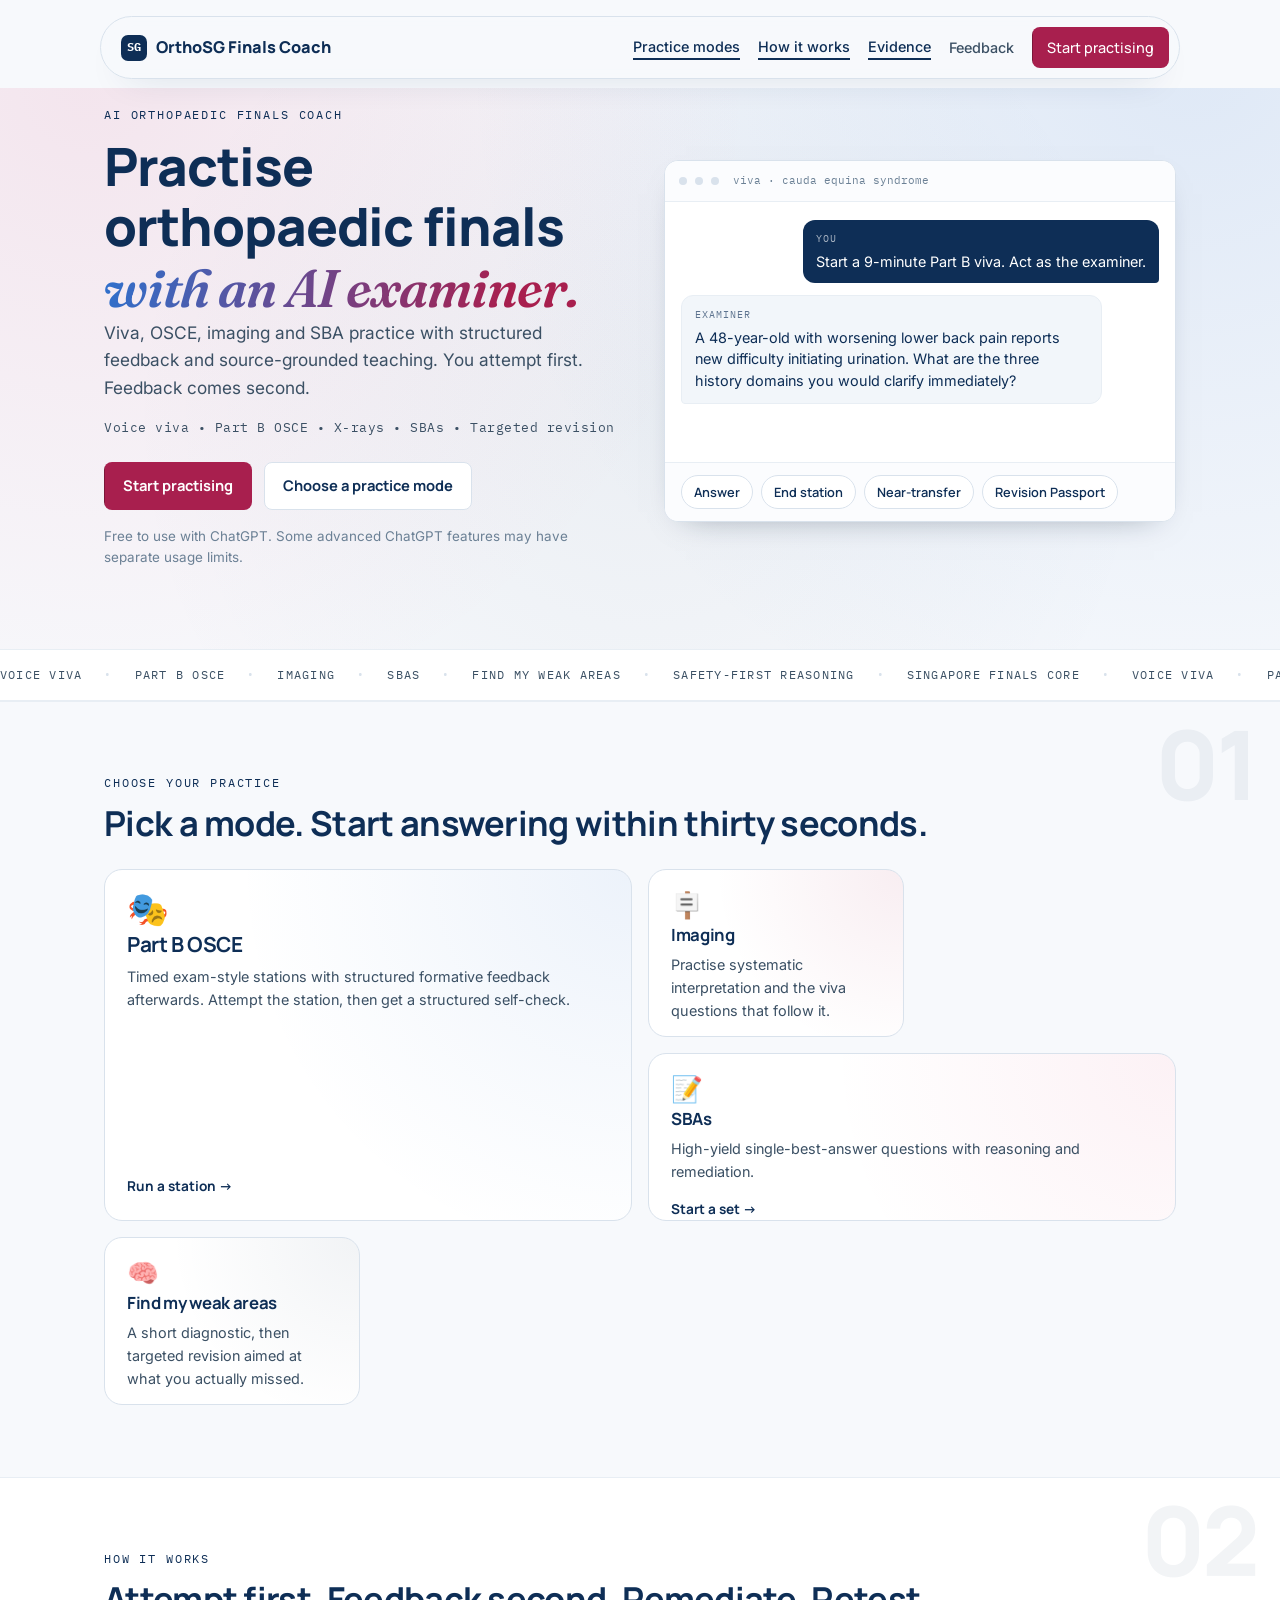
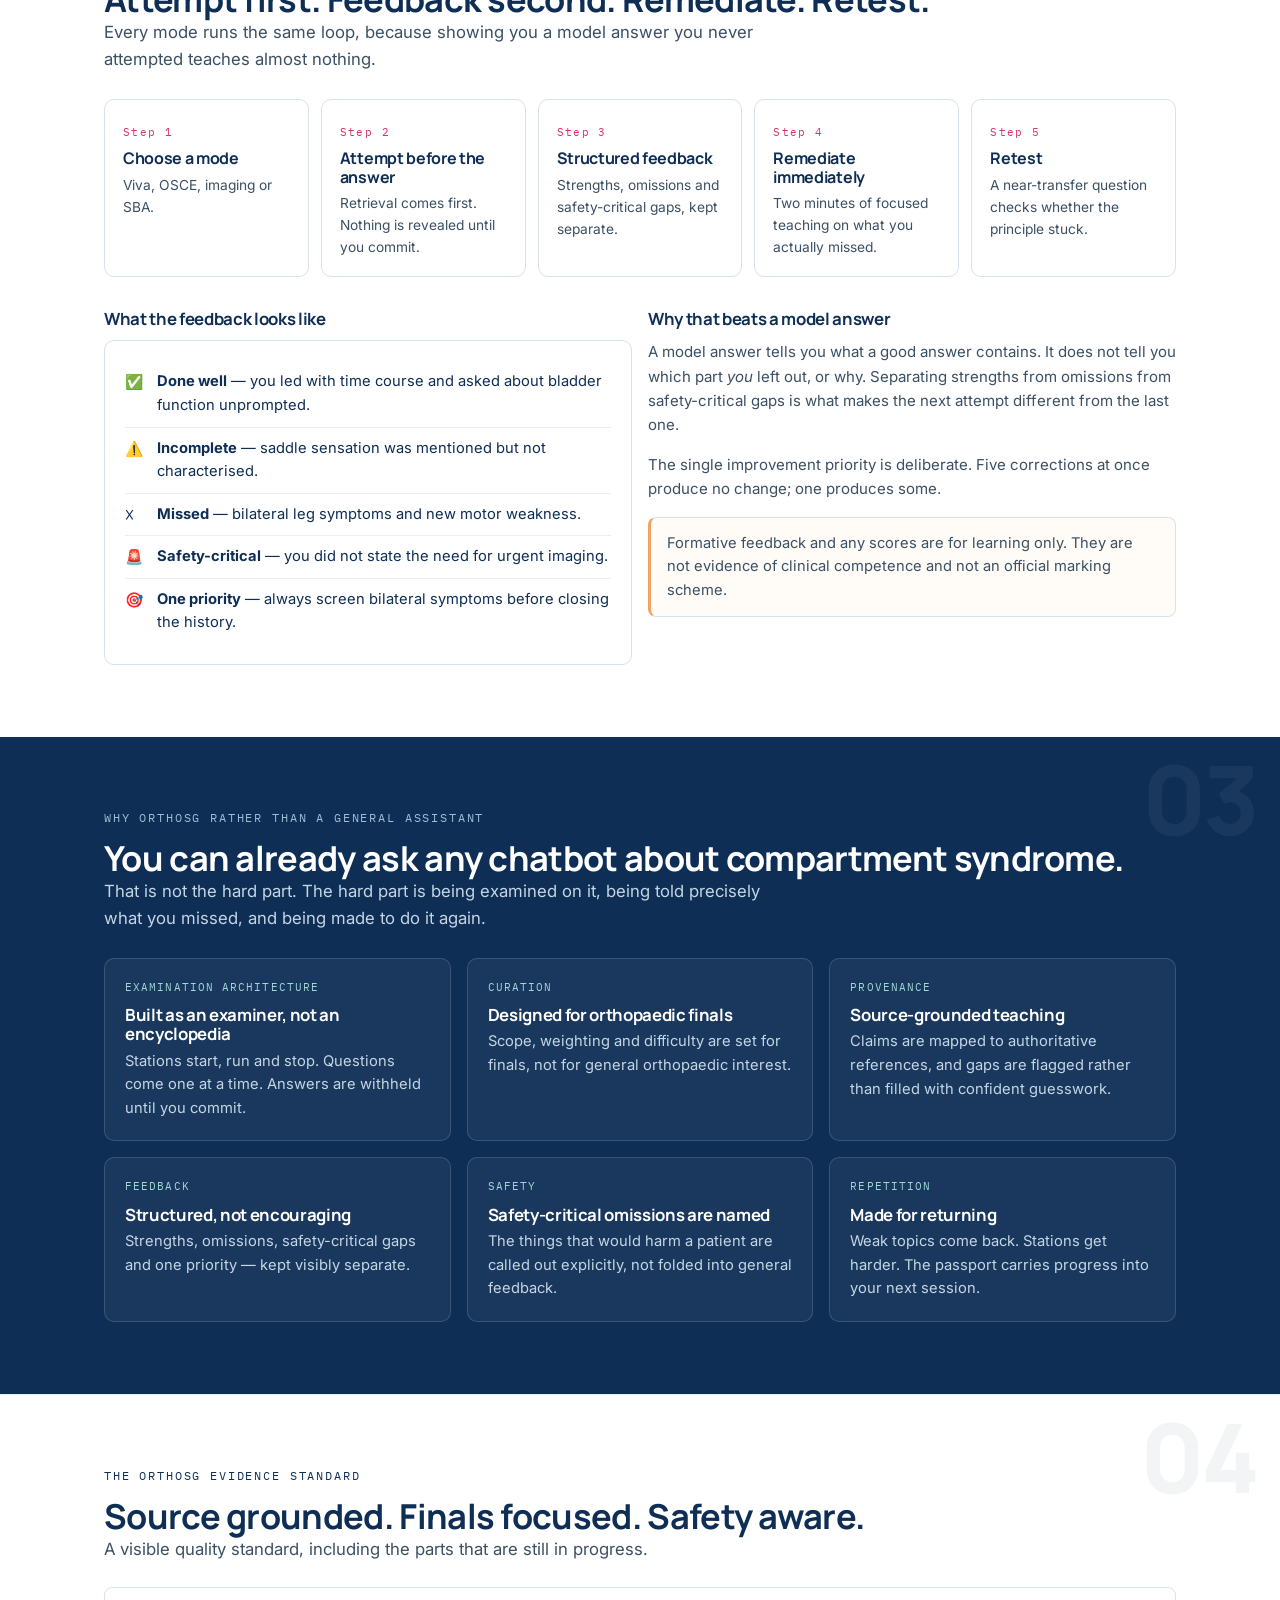
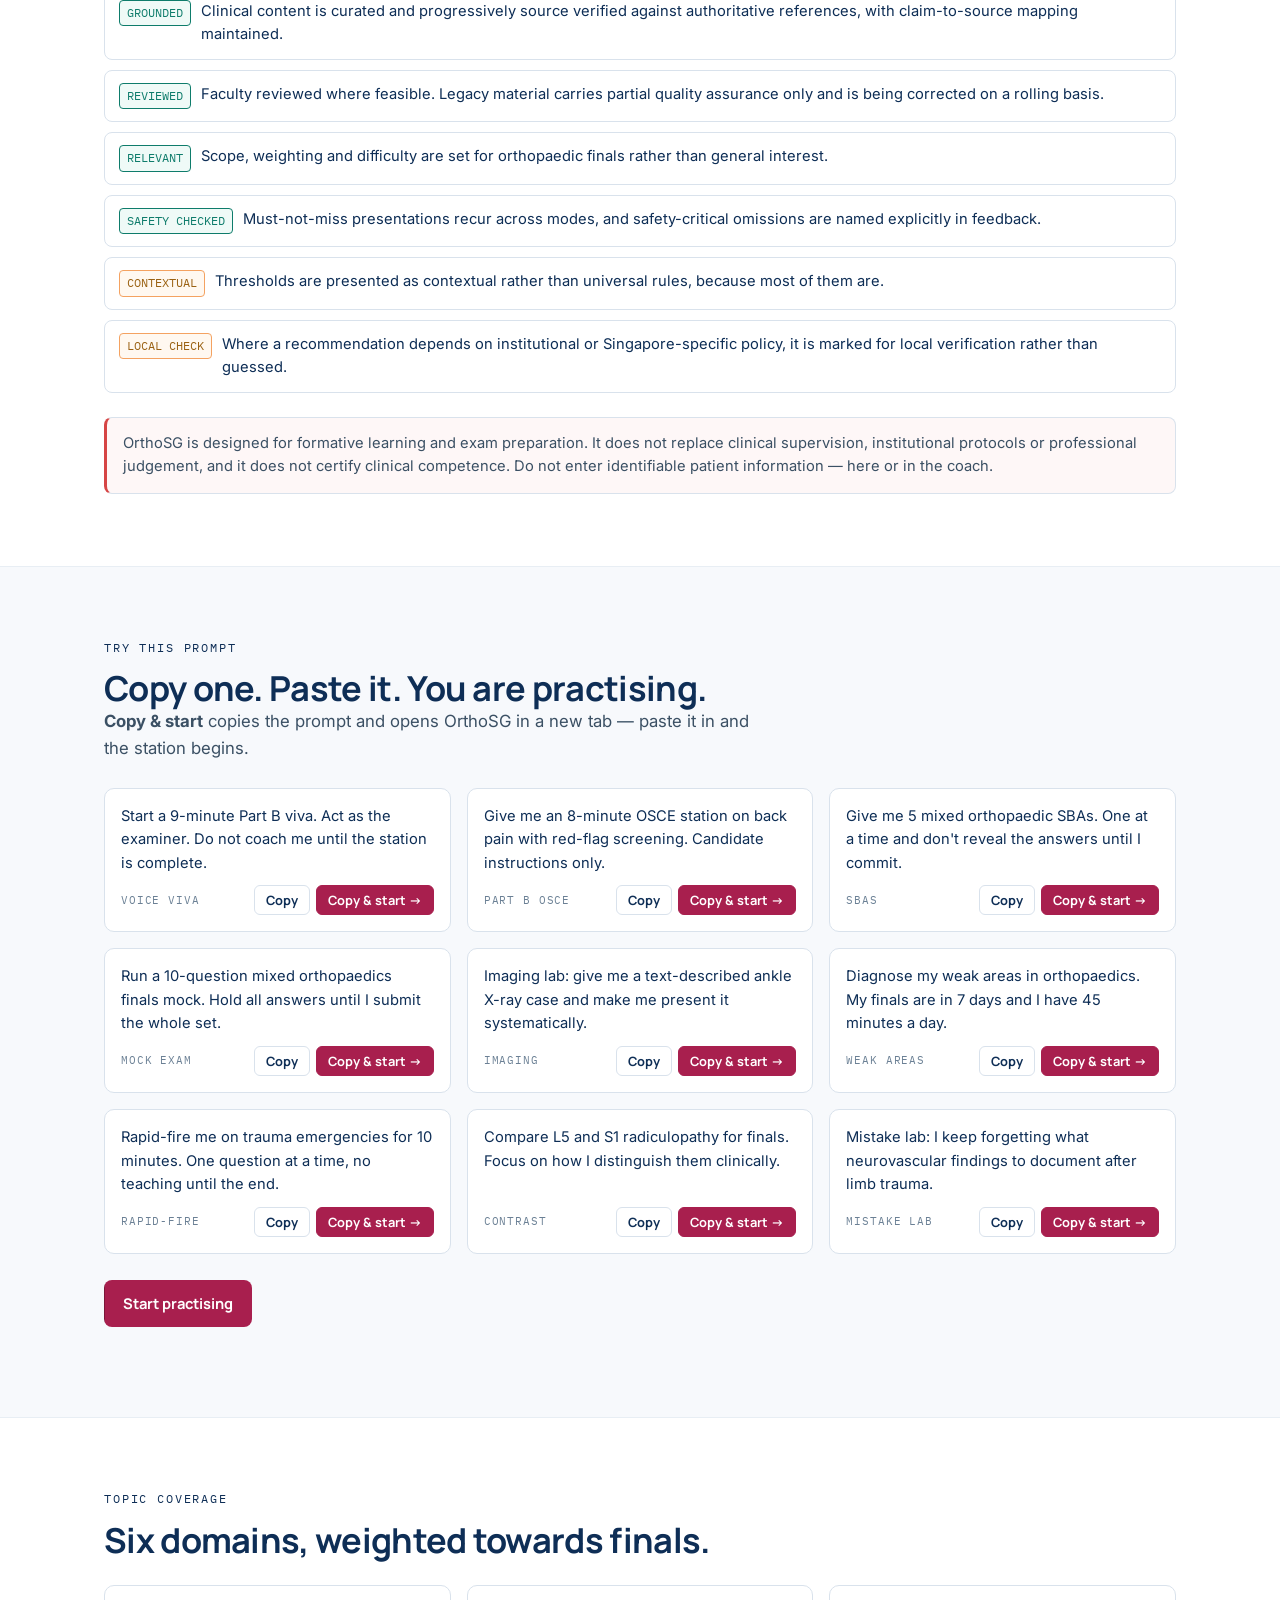
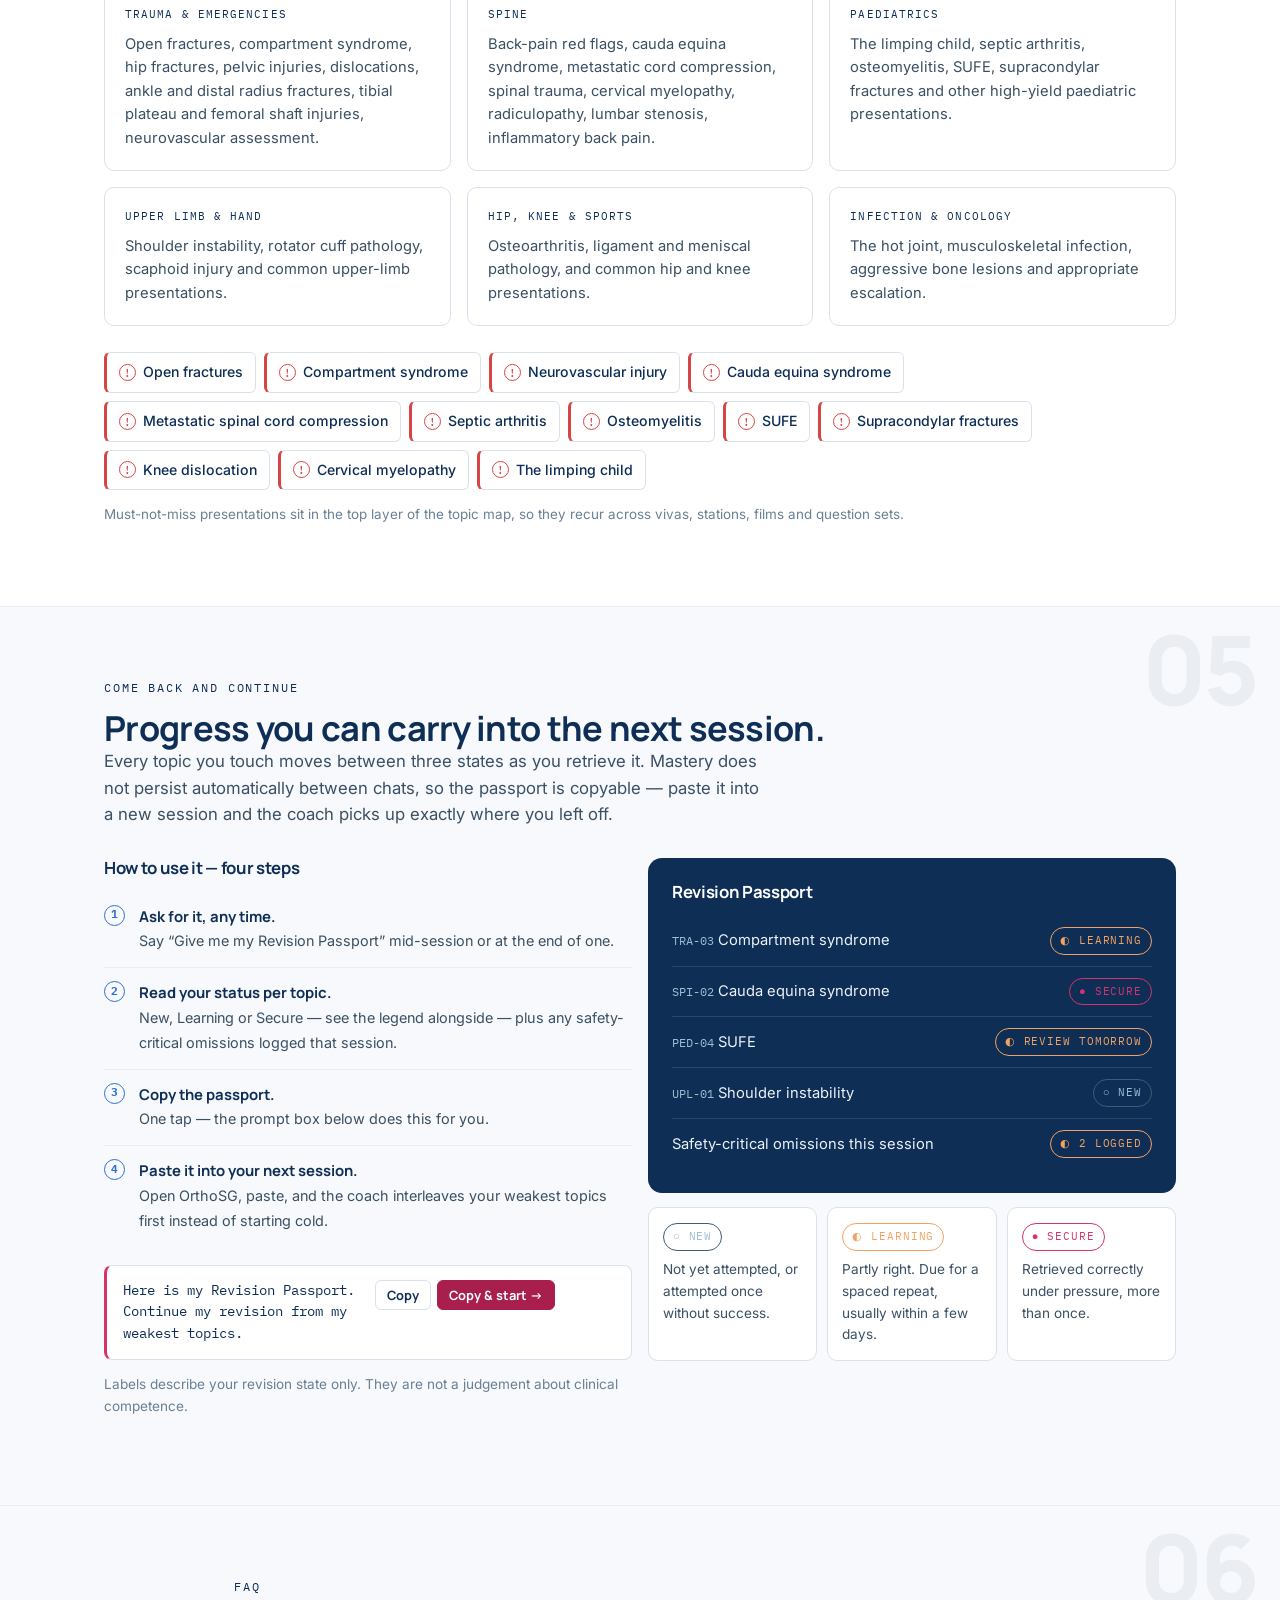
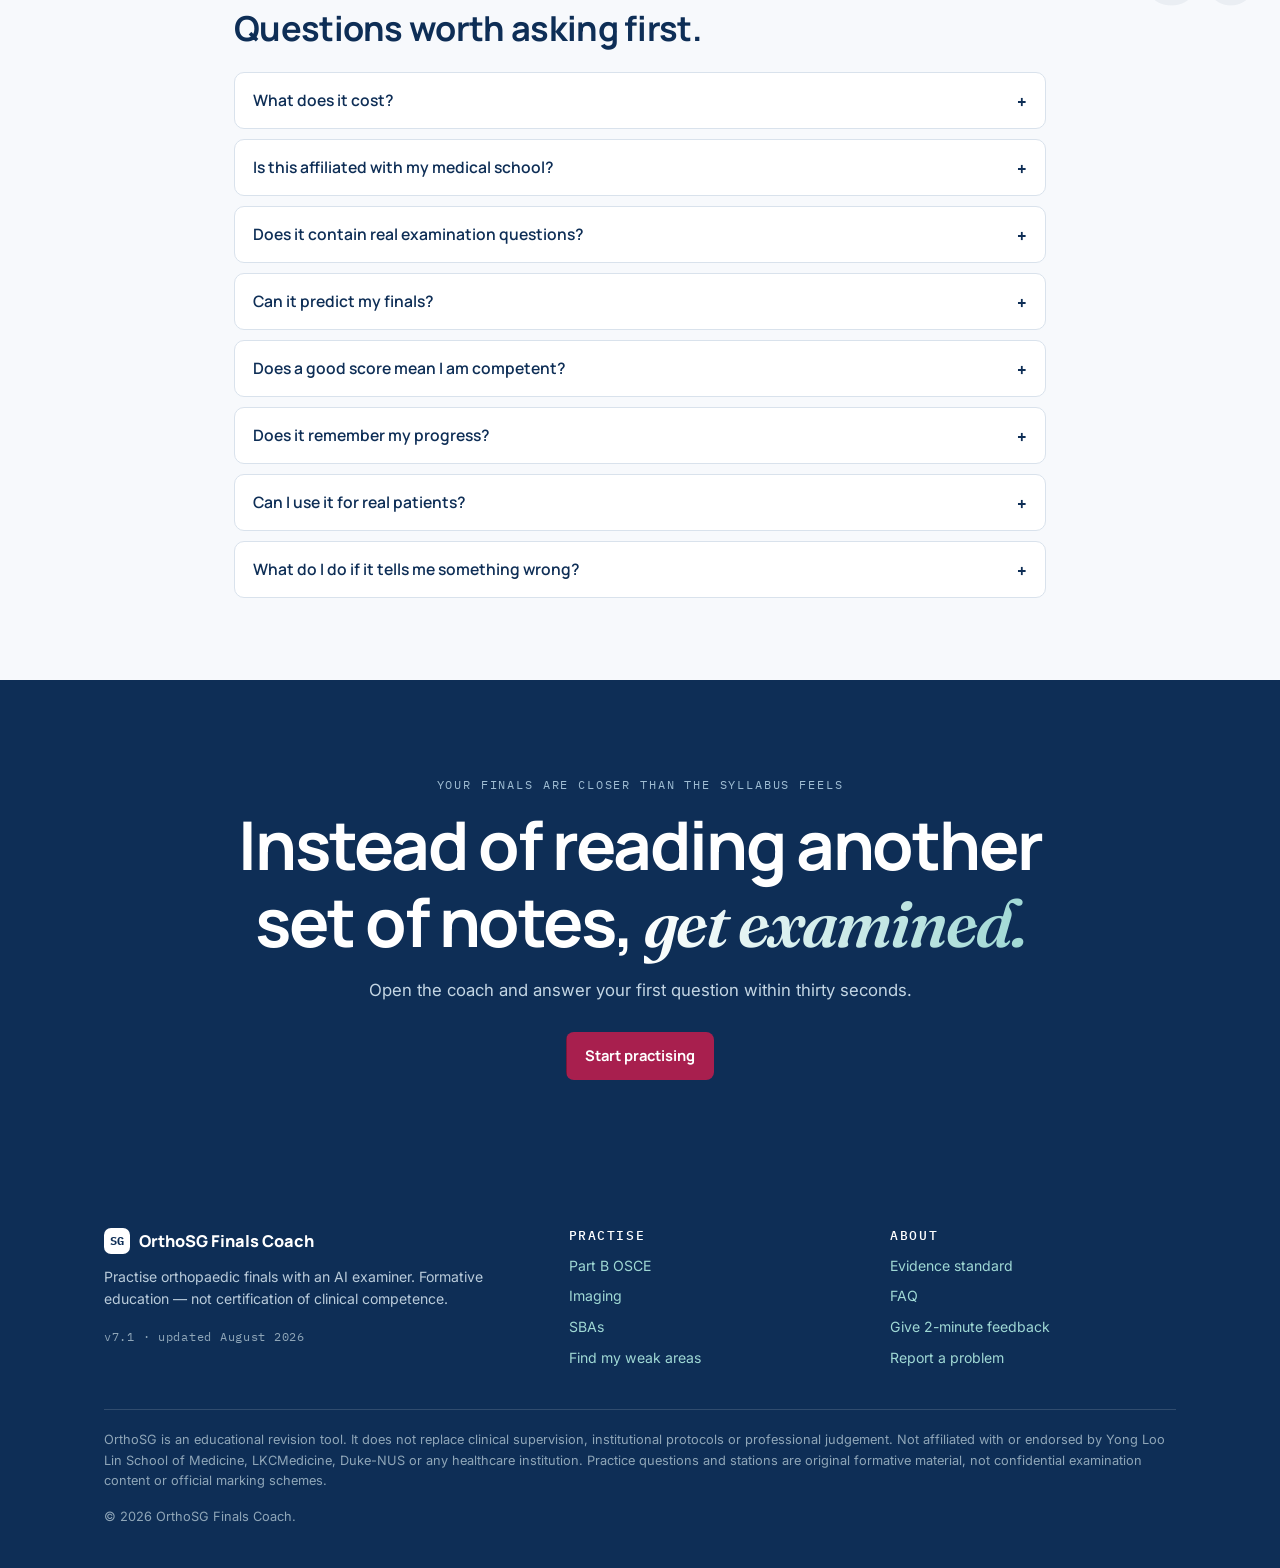
==== index.html @ 96ef546e "Add files via upload" ====
<!DOCTYPE html>
<html lang="en-SG">
<head>
<meta charset="utf-8">
<meta name="viewport" content="width=device-width, initial-scale=1">
<title>OrthoSG Finals Coach | Practise Orthopaedic Finals with an AI Examiner</title>
<meta name="description" content="Practise orthopaedic finals with an AI examiner. Voice viva, Part B OSCE, X-ray interpretation and SBA practice with structured feedback and source-grounded teaching.">
<meta property="og:title" content="OrthoSG Finals Coach | Practise Orthopaedic Finals with an AI Examiner">
<meta property="og:description" content="Practise orthopaedic finals with an AI examiner. Voice viva, Part B OSCE, X-ray interpretation and SBA practice with structured feedback and source-grounded teaching.">
<meta property="og:type" content="website">
<meta name="theme-color" content="#0E2E56">
<link rel="icon" href="favicon.svg" type="image/svg+xml">
<link rel="icon" href="favicon.ico" sizes="any">
<link rel="icon" href="favicon-32.png" sizes="32x32" type="image/png">
<link rel="icon" href="favicon-16.png" sizes="16x16" type="image/png">
<link rel="apple-touch-icon" href="apple-touch-icon.png">
<link rel="manifest" href="site.webmanifest">
<link rel="canonical" href="https://orthosg.github.io/">
<meta property="og:url" content="https://orthosg.github.io/">
<meta property="og:image" content="https://orthosg.github.io/og.png">
<meta property="og:image:width" content="1200">
<meta property="og:image:height" content="630">
<meta name="twitter:card" content="summary_large_image">
<link rel="preconnect" href="https://fonts.googleapis.com">
<link rel="preconnect" href="https://fonts.gstatic.com" crossorigin>
<link href="https://fonts.googleapis.com/css2?family=Manrope:wght@500;600;700;800&family=Inter:wght@400;500;600&family=IBM+Plex+Mono:wght@400;500&family=Fraunces:ital,wght@1,500;1,600&display=swap" rel="stylesheet">
<link rel="stylesheet" href="assets/styles.css">
</head>
<body>
<a class="skip" href="#main">Skip to content</a>
<div class="scrollbar" aria-hidden="true"></div>
<header class="nav">
  <div class="nav-in">
    <a class="brand" href="index.html"><span class="mark">SG</span> OrthoSG Finals Coach</a>
    <nav class="nav-links" aria-label="Main">
      <a href="voice-viva.html" data-feature="voiceViva">Voice Viva</a>
      <a href="index.html#practice">Practice modes</a>
      <a href="index.html#how">How it works</a>
      <a href="index.html#evidence">Evidence</a>
      <a class="feedback-link" href="feedback.html">Feedback</a>
      <!-- RESEARCH-NAV-SLOT -->
      <a class="btn btn-primary btn-sm gpt-link" href="#">Start practising</a>
    </nav>
  </div>
</header>
<main id="main">

<section class="first">
  <div class="wrap hero-grid">
    <div>
      <p class="eyebrow rise rise-1">AI Orthopaedic Finals Coach</p>
      <h1 class="rise rise-2">Practise orthopaedic finals <span class="accent">with an AI examiner.</span></h1>
      <p class="lede rise rise-3" style="font-size:1.08rem">Viva, OSCE, imaging and SBA practice with structured feedback and source-grounded teaching. You attempt first. Feedback comes second.</p>
      <p class="strapline rise rise-3">Voice viva &bull; Part B OSCE &bull; X-rays &bull; SBAs &bull; Targeted revision</p>
      <div class="cta-row rise rise-4">
        <a class="btn btn-primary gpt-link" href="#">Start practising</a>
        <a class="btn btn-ghost" href="voice-viva.html" data-feature="voiceViva">&#127908; Try a Voice Viva</a>
        <a class="btn btn-ghost" href="#practice" data-feature-off="voiceViva">Choose a practice mode</a>
      </div>
      <p class="hint rise rise-5">Free to use with ChatGPT. Some advanced ChatGPT features may have separate usage limits.</p>
    </div>
    <div class="mock rise rise-6" aria-label="Example viva station">
      <div class="mock-bar"><span class="dot"></span><span class="dot"></span><span class="dot"></span><span class="t">viva &middot; cauda equina syndrome</span></div>
      <div class="mock-body" id="mockBody">
        <div class="msg u"><span class="who">You</span>Start a 9-minute Part B viva. Act as the examiner.</div>
        <div class="msg c"><span class="who">Examiner</span>A 48-year-old with worsening lower back pain reports new difficulty initiating urination. What are the three history domains you would clarify immediately?</div>
      </div>
      <div class="mock-controls">
        <button class="pill" data-mock="answer">Answer</button>
        <button class="pill" data-mock="feedback">End station</button>
        <button class="pill" data-mock="harder">Near-transfer</button>
        <button class="pill" data-mock="passport">Revision Passport</button>
      </div>
    </div>
  </div>
</section>

<div class="marquee" aria-hidden="true">
  <div class="marquee-track">
    <span>Voice Viva</span><span class="dim">&bull;</span><span>Part B OSCE</span><span class="dim">&bull;</span><span>Imaging</span><span class="dim">&bull;</span><span>SBAs</span><span class="dim">&bull;</span><span>Find my weak areas</span><span class="dim">&bull;</span><span>Safety-first reasoning</span><span class="dim">&bull;</span><span>Singapore finals core</span><span class="dim">&bull;</span>
    <span>Voice Viva</span><span class="dim">&bull;</span><span>Part B OSCE</span><span class="dim">&bull;</span><span>Imaging</span><span class="dim">&bull;</span><span>SBAs</span><span class="dim">&bull;</span><span>Find my weak areas</span><span class="dim">&bull;</span><span>Safety-first reasoning</span><span class="dim">&bull;</span><span>Singapore finals core</span><span class="dim">&bull;</span>
  </div>
</div>

<section id="practice" data-num="01">
  <div class="wrap">
    <p class="eyebrow">Choose your practice</p>
    <h2>Pick a mode. Start answering within thirty seconds.</h2>
    <div class="bento" style="margin-top:26px">
      <a class="mode-card" href="voice-viva.html" data-feature="voiceViva"><span class="ic">&#127908;</span><h3>Voice Viva</h3><p>Answer aloud and practise real-time clinical reasoning with an AI examiner.</p><span class="go">Practise aloud &rarr;</span></a>
      <a class="mode-card lg" href="part-b-osce.html"><span class="ic">&#127917;</span><h3>Part B OSCE</h3><p>Timed exam-style stations with structured formative feedback afterwards. Attempt the station, then get a structured self-check.</p><span class="go">Run a station &rarr;</span></a>
      <a class="mode-card" href="orthopaedic-xrays.html"><span class="ic">&#129703;</span><h3>Imaging</h3><p>Practise systematic interpretation and the viva questions that follow it.</p><span class="go">Read a film &rarr;</span></a>
      <a class="mode-card wide" href="sba.html"><span class="ic">&#128221;</span><h3>SBAs</h3><p>High-yield single-best-answer questions with reasoning and remediation.</p><span class="go">Start a set &rarr;</span></a>
      <a class="mode-card" href="weak-areas.html"><span class="ic">&#129504;</span><h3>Find my weak areas</h3><p>A short diagnostic, then targeted revision aimed at what you actually missed.</p><span class="go">Diagnose gaps &rarr;</span></a>
    </div>
  </div>
</section>

<section class="alt" id="how" data-num="02">
  <div class="wrap">
    <p class="eyebrow">How it works</p>
    <h2>Attempt first. Feedback second. Remediate. Retest.</h2>
    <p class="lede">Every mode runs the same loop, because showing you a model answer you never attempted teaches almost nothing.</p>
    <div class="loop" style="margin-top:26px">
      <div class="step"><span class="n">Step 1</span><h3>Choose a mode</h3><p>Viva, OSCE, imaging or SBA.</p></div>
      <div class="step"><span class="n">Step 2</span><h3>Attempt before the answer</h3><p>Retrieval comes first. Nothing is revealed until you commit.</p></div>
      <div class="step"><span class="n">Step 3</span><h3>Structured feedback</h3><p>Strengths, omissions and safety-critical gaps, kept separate.</p></div>
      <div class="step"><span class="n">Step 4</span><h3>Remediate immediately</h3><p>Two minutes of focused teaching on what you actually missed.</p></div>
      <div class="step"><span class="n">Step 5</span><h3>Retest</h3><p>A near-transfer question checks whether the principle stuck.</p></div>
    </div>

    <div class="grid g2" style="margin-top:32px;align-items:start">
      <div>
        <h3 style="margin-bottom:12px">What the feedback looks like</h3>
        <div class="card">
          <div class="fb-line"><span class="m">&#9989;</span><span><strong>Done well</strong> &mdash; you led with time course and asked about bladder function unprompted.</span></div>
          <div class="fb-line"><span class="m">&#9888;&#65039;</span><span><strong>Incomplete</strong> &mdash; saddle sensation was mentioned but not characterised.</span></div>
          <div class="fb-line"><span class="m">&#10060;</span><span><strong>Missed</strong> &mdash; bilateral leg symptoms and new motor weakness.</span></div>
          <div class="fb-line"><span class="m">&#128680;</span><span><strong>Safety-critical</strong> &mdash; you did not state the need for urgent imaging.</span></div>
          <div class="fb-line"><span class="m">&#127919;</span><span><strong>One priority</strong> &mdash; always screen bilateral symptoms before closing the history.</span></div>
        </div>
      </div>
      <div>
        <h3 style="margin-bottom:12px">Why that beats a model answer</h3>
        <p style="font-size:.94rem;color:var(--ink-2)">A model answer tells you what a good answer contains. It does not tell you which part <em>you</em> left out, or why. Separating strengths from omissions from safety-critical gaps is what makes the next attempt different from the last one.</p>
        <p style="font-size:.94rem;color:var(--ink-2)">The single improvement priority is deliberate. Five corrections at once produce no change; one produces some.</p>
        <div class="notice">Formative feedback and any scores are for learning only. They are not evidence of clinical competence and not an official marking scheme.</div>
      </div>
    </div>
  </div>
</section>

<section id="why" class="section-dark" data-num="03">
  <div class="wrap">
    <p class="eyebrow">Why OrthoSG rather than a general assistant</p>
    <h2>You can already ask any chatbot about compartment syndrome.</h2>
    <p class="lede">That is not the hard part. The hard part is being examined on it, being told precisely what you missed, and being made to do it again.</p>
    <div class="grid g3" style="margin-top:26px">
      <div class="card"><span class="tag">Examination architecture</span><h3>Built as an examiner, not an encyclopedia</h3><p>Stations start, run and stop. Questions come one at a time. Answers are withheld until you commit.</p></div>
      <div class="card"><span class="tag">Curation</span><h3>Designed for orthopaedic finals</h3><p>Scope, weighting and difficulty are set for finals, not for general orthopaedic interest.</p></div>
      <div class="card"><span class="tag">Provenance</span><h3>Source-grounded teaching</h3><p>Claims are mapped to authoritative references, and gaps are flagged rather than filled with confident guesswork.</p></div>
      <div class="card"><span class="tag">Feedback</span><h3>Structured, not encouraging</h3><p>Strengths, omissions, safety-critical gaps and one priority &mdash; kept visibly separate.</p></div>
      <div class="card"><span class="tag">Safety</span><h3>Safety-critical omissions are named</h3><p>The things that would harm a patient are called out explicitly, not folded into general feedback.</p></div>
      <div class="card"><span class="tag">Repetition</span><h3>Made for returning</h3><p>Weak topics come back. Stations get harder. The passport carries progress into your next session.</p></div>
    </div>
  </div>
</section>

<section class="alt" id="evidence" data-num="04">
  <div class="wrap">
    <p class="eyebrow">The OrthoSG Evidence Standard</p>
    <h2>Source grounded. Finals focused. Safety aware.</h2>
    <p class="lede">A visible quality standard, including the parts that are still in progress.</p>
    <div class="evidence" style="margin-top:24px">
      <div class="ev"><span class="k ok">GROUNDED</span><span>Clinical content is curated and progressively source verified against authoritative references, with claim-to-source mapping maintained.</span></div>
      <div class="ev"><span class="k ok">REVIEWED</span><span>Faculty reviewed where feasible. Legacy material carries partial quality assurance only and is being corrected on a rolling basis.</span></div>
      <div class="ev"><span class="k ok">RELEVANT</span><span>Scope, weighting and difficulty are set for orthopaedic finals rather than general interest.</span></div>
      <div class="ev"><span class="k ok">SAFETY CHECKED</span><span>Must-not-miss presentations recur across modes, and safety-critical omissions are named explicitly in feedback.</span></div>
      <div class="ev"><span class="k chk">CONTEXTUAL</span><span>Thresholds are presented as contextual rather than universal rules, because most of them are.</span></div>
      <div class="ev"><span class="k chk">LOCAL CHECK</span><span>Where a recommendation depends on institutional or Singapore-specific policy, it is marked for local verification rather than guessed.</span></div>
    </div>
    <div class="notice red" style="margin-top:24px">
      <p style="margin:0">OrthoSG is designed for formative learning and exam preparation. It does not replace clinical supervision, institutional protocols or professional judgement, and it does not certify clinical competence. Do not enter identifiable patient information &mdash; here or in the coach.</p>
    </div>
  </div>
</section>

<section id="prompts">
  <div class="wrap">
    <p class="eyebrow">Try this prompt</p>
    <h2>Copy one. Paste it. You are practising.</h2>
    <p class="lede" style="margin-bottom:0"><strong>Copy &amp; start</strong> copies the prompt and opens OrthoSG in a new tab &mdash; paste it in and the station begins.</p>
    <div class="grid g3" id="promptGrid" style="margin-top:26px"></div>
    <div class="cta-row" style="margin-top:26px"><a class="btn btn-primary gpt-link" href="#">Start practising</a></div>
  </div>
</section>

<section class="alt" id="topics">
  <div class="wrap">
    <p class="eyebrow">Topic coverage</p>
    <h2>Six domains, weighted towards finals.</h2>
    <div class="grid g3" style="margin-top:26px">
      <div class="card"><span class="tag">Trauma &amp; emergencies</span><p>Open fractures, compartment syndrome, hip fractures, pelvic injuries, dislocations, ankle and distal radius fractures, tibial plateau and femoral shaft injuries, neurovascular assessment.</p></div>
      <div class="card"><span class="tag">Spine</span><p>Back-pain red flags, cauda equina syndrome, metastatic cord compression, spinal trauma, cervical myelopathy, radiculopathy, lumbar stenosis, inflammatory back pain.</p></div>
      <div class="card"><span class="tag">Paediatrics</span><p>The limping child, septic arthritis, osteomyelitis, SUFE, supracondylar fractures and other high-yield paediatric presentations.</p></div>
      <div class="card"><span class="tag">Upper limb &amp; hand</span><p>Shoulder instability, rotator cuff pathology, scaphoid injury and common upper-limb presentations.</p></div>
      <div class="card"><span class="tag">Hip, knee &amp; sports</span><p>Osteoarthritis, ligament and meniscal pathology, and common hip and knee presentations.</p></div>
      <div class="card"><span class="tag">Infection &amp; oncology</span><p>The hot joint, musculoskeletal infection, aggressive bone lesions and appropriate escalation.</p></div>
    </div>
    <div class="flags" style="margin-top:26px">
      <span class="flag">Open fractures</span><span class="flag">Compartment syndrome</span><span class="flag">Neurovascular injury</span>
      <span class="flag">Cauda equina syndrome</span><span class="flag">Metastatic spinal cord compression</span><span class="flag">Septic arthritis</span>
      <span class="flag">Osteomyelitis</span><span class="flag">SUFE</span><span class="flag">Supracondylar fractures</span>
      <span class="flag">Knee dislocation</span><span class="flag">Cervical myelopathy</span><span class="flag">The limping child</span>
    </div>
    <p class="hint" style="margin-top:14px">Must-not-miss presentations sit in the top layer of the topic map, so they recur across vivas, stations, films and question sets.</p>
  </div>
</section>

<section id="passport" data-num="05">
  <div class="wrap">
    <p class="eyebrow">Come back and continue</p>
    <h2>Progress you can carry into the next session.</h2>
    <p class="lede">Every topic you touch moves between three states as you retrieve it. Mastery does not persist automatically between chats, so the passport is copyable &mdash; paste it into a new session and the coach picks up exactly where you left off.</p>

    <div class="grid g2" style="margin-top:30px;align-items:start">
      <div>
        <h3 style="margin-bottom:14px">How to use it &mdash; four steps</h3>
        <ol class="steps" style="list-style:none;padding:0;margin:0">
          <li style="display:flex;gap:14px;align-items:flex-start;padding:13px 0;border-bottom:1px solid var(--line-soft)"><span class="tick now" style="flex:0 0 auto">1</span><span><strong style="font-family:var(--display);color:var(--navy)">Ask for it, any time.</strong><br><span style="font-size:.9rem;color:var(--ink-2)">Say &ldquo;Give me my Revision Passport&rdquo; mid-session or at the end of one.</span></span></li>
          <li style="display:flex;gap:14px;align-items:flex-start;padding:13px 0;border-bottom:1px solid var(--line-soft)"><span class="tick now" style="flex:0 0 auto">2</span><span><strong style="font-family:var(--display);color:var(--navy)">Read your status per topic.</strong><br><span style="font-size:.9rem;color:var(--ink-2)">New, Learning or Secure &mdash; see the legend alongside &mdash; plus any safety-critical omissions logged that session.</span></span></li>
          <li style="display:flex;gap:14px;align-items:flex-start;padding:13px 0;border-bottom:1px solid var(--line-soft)"><span class="tick now" style="flex:0 0 auto">3</span><span><strong style="font-family:var(--display);color:var(--navy)">Copy the passport.</strong><br><span style="font-size:.9rem;color:var(--ink-2)">One tap &mdash; the prompt box below does this for you.</span></span></li>
          <li style="display:flex;gap:14px;align-items:flex-start;padding:13px 0"><span class="tick now" style="flex:0 0 auto">4</span><span><strong style="font-family:var(--display);color:var(--navy)">Paste it into your next session.</strong><br><span style="font-size:.9rem;color:var(--ink-2)">Open OrthoSG, paste, and the coach interleaves your weakest topics first instead of starting cold.</span></span></li>
        </ol>
        <div style="margin-top:18px"><div class="qbox"><span>Here is my Revision Passport. Continue my revision from my weakest topics.</span><span class="btns"><button class="copy" data-copy="Here is my Revision Passport. Continue my revision from my weakest topics.">Copy</button><button class="copy launch" data-copy="Here is my Revision Passport. Continue my revision from my weakest topics." data-launch>Copy &amp; start &rarr;</button></span></div></div>
        <p style="font-size:.85rem;color:var(--ink-3);margin-top:14px">Labels describe your revision state only. They are not a judgement about clinical competence.</p>
      </div>

      <div>
        <div class="pass">
          <h3 style="margin-bottom:14px">Revision Passport</h3>
          <div class="pass-row"><span><code>TRA-03</code> Compartment syndrome</span><span class="status s-learning">Learning</span></div>
          <div class="pass-row"><span><code>SPI-02</code> Cauda equina syndrome</span><span class="status s-secure">Secure</span></div>
          <div class="pass-row"><span><code>PED-04</code> SUFE</span><span class="status s-learning">Review tomorrow</span></div>
          <div class="pass-row"><span><code>UPL-01</code> Shoulder instability</span><span class="status s-new">New</span></div>
          <div class="pass-row"><span>Safety-critical omissions this session</span><span class="status s-learning">2 logged</span></div>
        </div>
        <div class="grid g3" style="margin-top:14px;gap:10px">
          <div class="card" style="padding:14px"><span class="status s-new" style="margin-bottom:8px;display:inline-block">New</span><p style="font-size:.85rem;margin:0">Not yet attempted, or attempted once without success.</p></div>
          <div class="card" style="padding:14px"><span class="status s-learning" style="margin-bottom:8px;display:inline-block">Learning</span><p style="font-size:.85rem;margin:0">Partly right. Due for a spaced repeat, usually within a few days.</p></div>
          <div class="card" style="padding:14px"><span class="status s-secure" style="margin-bottom:8px;display:inline-block">Secure</span><p style="font-size:.85rem;margin:0">Retrieved correctly under pressure, more than once.</p></div>
        </div>
      </div>
    </div>
  </div>
</section>

<section id="faq" data-num="06">
  <div class="wrap narrow">
    <p class="eyebrow">FAQ</p>
    <h2 style="margin-bottom:24px">Questions worth asking first.</h2>
    <details><summary>What does it cost?</summary><div class="body"><p>Free to use with ChatGPT. Some advanced ChatGPT features, such as image upload and file analysis, may have separate usage limits set by ChatGPT. The core experience &mdash; viva, OSCE, SBAs, reasoning, remediation and revision planning &mdash; works through conversation alone.</p></div></details>
    <details><summary>Is this affiliated with my medical school?</summary><div class="body"><p>No. It is an independent educational revision tool and is not affiliated with or endorsed by YLL, LKCMedicine, Duke-NUS or any healthcare institution.</p></div></details>
    <details><summary>Does it contain real examination questions?</summary><div class="body"><p>No. Practice questions and stations are original formative revision material. They are not confidential examination content and not official marking schemes.</p></div></details>
    <details><summary>Can it predict my finals?</summary><div class="body"><p>No. Curriculum mapping helps you prioritise revision. It is not an examination blueprint, a frequency prediction or a guarantee of what will be examined.</p></div></details>
    <details><summary>Does a good score mean I am competent?</summary><div class="body"><p>No, and this matters. Scores from any mode, including voice, are formative only. They indicate how you performed on generated practice material. They are not evidence of clinical competence and do not certify anything.</p></div></details>
    <details><summary>Does it remember my progress?</summary><div class="body"><p>Progress labels operate within the current session. Ask for a Revision Passport and paste it into your next chat to carry your progress forward.</p></div></details>
    <details><summary>Can I use it for real patients?</summary><div class="body"><p>No. It is designed for education, not patient-specific or real-time clinical decisions. Use fictional or de-identified cases, never enter identifiable patient information, and follow your supervisors and local pathways.</p></div></details>
    <details><summary>What do I do if it tells me something wrong?</summary><div class="body"><p>Report it. Use the <a class="feedback-link" href="feedback.html">feedback form</a> and include the topic and the prompt you used. Reports of clinically unsafe content are reviewed by a clinician before any change is made.</p></div></details>
    <!-- RESEARCH-FAQ-SLOT -->
  </div>
</section>

<section class="section-dark cta-close">
  <div class="wrap" style="text-align:center">
    <p class="eyebrow" style="color:#9FBDD3">Your finals are closer than the syllabus feels</p>
    <h2 class="mega">Instead of reading another set of notes, <em>get examined.</em></h2>
    <p class="lede" style="margin:16px auto 28px;color:#C4D6E4">Open the coach and answer your first question within thirty seconds.</p>
    <a class="btn btn-primary gpt-link" href="#">Start practising</a>
    <!-- RESEARCH-TRUST-SLOT -->
  </div>
</section>

</main>
<a class="btn btn-primary sticky gpt-link" href="#">Start practising</a>
<div class="toast" role="status" aria-live="polite"></div>
<footer>
  <div class="wrap">
    <div class="foot-grid">
      <div>
        <a class="brand" href="index.html" style="color:#fff;margin-bottom:12px"><span class="mark" style="background:#fff;color:var(--navy)">SG</span> OrthoSG Finals Coach</a>
        <p style="max-width:44ch">Practise orthopaedic finals with an AI examiner. Formative education &mdash; not certification of clinical competence.</p>
        <p class="verline" style="color:#8FA6B8"><span class="verslot"></span></p>
      </div>
      <div><h4>Practise</h4><ul class="foot-links">
        <li><a href="voice-viva.html" data-feature="voiceViva">Voice Viva</a></li>
        <li><a href="part-b-osce.html">Part B OSCE</a></li>
        <li><a href="orthopaedic-xrays.html">Imaging</a></li>
        <li><a href="sba.html">SBAs</a></li>
        <li><a href="weak-areas.html">Find my weak areas</a></li>
      </ul></div>
      <div><h4>About</h4><ul class="foot-links">
        <li><a href="index.html#evidence">Evidence standard</a></li>
        <li><a href="index.html#faq">FAQ</a></li>
        <li><a class="feedback-link" href="feedback.html">Give 2-minute feedback</a></li>
        <li><a class="feedback-link" href="feedback.html">Report a problem</a></li>
        <!-- RESEARCH-FOOTER-SLOT -->
      </ul></div>
    </div>
    <div class="rule">
      <p>OrthoSG is an educational revision tool. It does not replace clinical supervision, institutional protocols or professional judgement. Not affiliated with or endorsed by Yong Loo Lin School of Medicine, LKCMedicine, Duke-NUS or any healthcare institution. Practice questions and stations are original formative material, not confidential examination content or official marking schemes.</p>
      <p style="margin:0">&copy; <span class="yr"></span> OrthoSG Finals Coach.</p>
    </div>
  </div>
</footer>
<script src="assets/config.js"></script>
<script src="assets/site.js"></script>
<!-- RESEARCH-SCRIPT-SLOT -->

</body>
</html>
---- assets/styles.css ----
:root{
    /* KKH-derived palette. --blue (#2E71CD) is confirmed from kkh.com.sg's own
       rendered CTA/nav colour and matches third-party brand-colour extraction;
       --navy and --teal (now a KKH rose/pink) are derived from it and from the
       pink accent sampled off kkh.com.sg -- not lifted from an official KKH
       style-guide PDF, so treat exact hexes as a close approximation. */
    --navy:#0E2E56; --blue:#2E71CD; --teal:#D6336C; --paper:#F7F9FC;
    --amber:#F4A261; --red:#D64545;
    --ink:#0E2E56; --ink-2:#3B5064; --ink-3:#6B8095;
    --line:#D9E2EC; --line-soft:#E8EEF4; --white:#fff;
    --display:'Manrope',system-ui,sans-serif;
    --body:'Inter',system-ui,sans-serif;
    --mono:'IBM Plex Mono',ui-monospace,monospace;
    --r:10px; --maxw:1120px;
}
*{box-sizing:border-box}
html{scroll-behavior:smooth}
body{margin:0;background:var(--paper);color:var(--ink);font-family:var(--body);font-size:16px;line-height:1.6;-webkit-font-smoothing:antialiased}
h1,h2,h3,h4{font-family:var(--display);line-height:1.15;margin:0;letter-spacing:-.02em}
h1{font-size:clamp(2rem,4.6vw,3.3rem);font-weight:800}
h2{font-size:clamp(1.5rem,3vw,2.15rem);font-weight:700}
h3{font-size:1.05rem;font-weight:700}
p{margin:0 0 1rem}
a{color:var(--navy)}
img{max-width:100%}
.wrap{max-width:var(--maxw);margin:0 auto;padding:0 24px}
.narrow{max-width:860px}
.eyebrow{font-family:var(--mono);font-size:.72rem;letter-spacing:.16em;text-transform:uppercase;color:var(--navy);margin:0 0 .7rem}
section{padding:72px 0;border-top:1px solid var(--line-soft)}
section.alt{background:var(--white)}
section.first{border-top:none;padding-top:18px}
.lede{color:var(--ink-2);max-width:60ch;font-size:1.05rem}

/* faint section-ordinal watermark, restrained to key narrative beats */
section[data-num]{position:relative}
section[data-num]::after{
  content:attr(data-num);position:absolute;top:14px;right:24px;z-index:0;pointer-events:none;
  font-family:var(--display);font-weight:800;line-height:1;letter-spacing:-.04em;
  font-size:clamp(46px,7.5vw,104px);color:rgba(14,46,86,.055)}
section[data-num] > .wrap{position:relative;z-index:1}
section.section-dark[data-num]::after{color:rgba(255,255,255,.05)}
@media(max-width:640px){section[data-num]::after{display:none}}
.hint{font-size:.84rem;color:var(--ink-3);margin:-2px 0 8px}
[hidden]{display:none!important}

/* scroll progress */
.scrollbar{position:fixed;top:0;left:0;height:3px;width:0%;z-index:70;background:linear-gradient(90deg,var(--blue),var(--navy) 55%,#A81F4E);pointer-events:none}
@media(prefers-reduced-motion:reduce){.scrollbar{transition:none}}

/* nav — detached floating capsule */
body{padding-top:88px}
header.nav{
  position:fixed;top:16px;left:50%;transform:translateX(-50%);z-index:60;
  width:min(94%,1080px);border-radius:999px;
  background:rgba(247,249,252,.82);backdrop-filter:blur(14px) saturate(160%);-webkit-backdrop-filter:blur(14px) saturate(160%);
  border:1px solid var(--line);box-shadow:0 16px 38px -26px rgba(14,46,86,.32);
  transition:box-shadow .25s ease,background .25s ease}
header.nav.scrolled{background:rgba(247,249,252,.95);box-shadow:0 20px 44px -22px rgba(14,46,86,.42)}
.nav-in{max-width:100%;margin:0 auto;padding:10px 10px 10px 20px;display:flex;align-items:center;gap:20px}
@media(max-width:900px){body{padding-top:76px}header.nav{width:calc(100% - 24px);top:12px}}
.brand{font-family:var(--display);font-weight:800;font-size:1.02rem;color:var(--navy);text-decoration:none;display:flex;align-items:center;gap:9px}
.brand .mark{width:26px;height:26px;border-radius:7px;background:var(--navy);color:#fff;display:grid;place-items:center;font-size:.72rem;font-family:var(--mono)}
.nav-links{display:flex;gap:18px;margin-left:auto;align-items:center}
.nav-links a{color:var(--ink-2);text-decoration:none;font-size:.9rem;font-weight:500}
.nav-links a:hover,.nav-links a[aria-current=page]{color:var(--navy)}
.nav-links a[aria-current=page]{border-bottom:2px solid var(--navy)}
@media(max-width:900px){.nav-links a:not(.btn){display:none}}

.btn{display:inline-block;border:1px solid transparent;border-radius:8px;padding:11px 18px;font-family:var(--display);font-weight:700;font-size:.92rem;text-decoration:none;cursor:pointer;background:none}
.btn-primary{background-image:linear-gradient(100deg,#A81F4E 0%,#A81F4E 45%,#7A1638 100%);background-size:230% 100%;background-position:0% 0%;color:#fff}
@media(prefers-reduced-motion:no-preference){.btn-primary{transition:background-position .45s ease,transform .2s ease,box-shadow .2s ease}}
.btn-primary:hover{background-position:100% 0%;transform:translateY(-2px);box-shadow:0 14px 26px -16px rgba(122,22,56,.55)}
.nav-links a.btn-primary,.nav-links a.btn-primary:hover{color:#fff}
.btn-ghost{border-color:var(--line);color:var(--navy);background:var(--white)}
.btn-ghost:hover{border-color:var(--navy)}
.btn-sm{padding:8px 14px;font-size:.85rem}
.btn:disabled,.btn[aria-disabled=true]{opacity:.55;cursor:not-allowed;background:var(--white);color:var(--ink-3);border-color:var(--line)}
.cta-row{display:flex;gap:12px;flex-wrap:wrap;margin:24px 0 18px}

/* hero */
section.first{position:relative;overflow:hidden}
section.first::before{
  content:"";position:absolute;inset:-10% -10% auto -10%;height:640px;z-index:0;pointer-events:none;
  background:
    radial-gradient(circle at 14% 8%,rgba(214,51,108,.10),transparent 46%),
    radial-gradient(circle at 86% 4%,rgba(46,113,205,.12),transparent 50%),
    radial-gradient(circle at 50% 60%,rgba(14,46,86,.05),transparent 60%);
}
section.first .wrap{position:relative;z-index:1}
.hero-grid{display:grid;grid-template-columns:1fr 1fr;gap:48px;align-items:center}
@media(max-width:900px){.hero-grid{grid-template-columns:1fr;gap:34px}}
h1 .accent{font-style:italic;font-family:'Fraunces',serif;font-weight:600;background:linear-gradient(100deg,var(--blue),#A81F4E 85%);-webkit-background-clip:text;background-clip:text;-webkit-text-fill-color:transparent}
.chips{display:flex;gap:8px;flex-wrap:wrap}
.chip{font-family:var(--mono);font-size:.72rem;padding:5px 10px;border:1px solid var(--line);border-radius:999px;color:var(--ink-2);background:var(--white)}

/* hero entrance choreography */
@media(prefers-reduced-motion:no-preference){
  .rise{opacity:0;animation:rise .7s cubic-bezier(.22,.7,.25,1) both}
  .rise-1{animation-delay:.02s}.rise-2{animation-delay:.1s}.rise-3{animation-delay:.18s}
  .rise-4{animation-delay:.26s}.rise-5{animation-delay:.34s}.rise-6{animation-delay:.3s}
  @keyframes rise{from{opacity:0;transform:translateY(16px)}to{opacity:1;transform:none}}
}

/* generic scroll-reveal for section content, added by site.js */
@media(prefers-reduced-motion:no-preference){
  section:not(.first) > .wrap{opacity:0;transform:translateY(18px);transition:opacity .7s cubic-bezier(.22,.7,.25,1),transform .7s cubic-bezier(.22,.7,.25,1)}
  section:not(.first) > .wrap.in-view{opacity:1;transform:none}
}

/* chat mock */
.mock{background:var(--white);border:1px solid var(--line);border-radius:14px;overflow:hidden;box-shadow:0 12px 32px -22px rgba(11,31,51,.5);will-change:transform}
@media(hover:hover) and (prefers-reduced-motion:no-preference){.mock{transition:transform .15s ease-out}}
.mock-bar{display:flex;align-items:center;gap:8px;padding:11px 14px;border-bottom:1px solid var(--line-soft);background:#FBFCFE}
.dot{width:8px;height:8px;border-radius:50%;background:var(--line)}
.mock-bar .t{margin-left:6px;font-family:var(--mono);font-size:.7rem;color:var(--ink-3)}
.mock-body{padding:18px 16px;display:flex;flex-direction:column;gap:12px;min-height:260px;max-height:420px;overflow:auto}
.msg{max-width:88%;padding:11px 13px;border-radius:12px;font-size:.9rem;line-height:1.5}
.msg.u{align-self:flex-end;background:var(--navy);color:#fff;border-bottom-right-radius:4px}
.msg.c{align-self:flex-start;background:#F2F6FA;border:1px solid var(--line-soft);border-bottom-left-radius:4px}
.msg .who{display:block;font-family:var(--mono);font-size:.65rem;letter-spacing:.1em;text-transform:uppercase;opacity:.65;margin-bottom:4px}
.typing{align-self:flex-start;display:inline-flex;gap:4px;padding:11px 13px;border-radius:12px;background:#F2F6FA;border:1px solid var(--line-soft);border-bottom-left-radius:4px}
.typing span{width:6px;height:6px;border-radius:50%;background:var(--ink-3);opacity:.55}
@media(prefers-reduced-motion:no-preference){
  .typing span{animation:bob 1.1s ease-in-out infinite}
  .typing span:nth-child(2){animation-delay:.15s}
  .typing span:nth-child(3){animation-delay:.3s}
  @keyframes bob{0%,60%,100%{transform:translateY(0);opacity:.4}30%{transform:translateY(-4px);opacity:.9}}
}
.mock-controls{display:flex;gap:8px;flex-wrap:wrap;padding:12px 16px;border-top:1px solid var(--line-soft);background:#FBFCFE}
.pill{font-size:.8rem;font-weight:600;font-family:var(--display);padding:7px 12px;border-radius:999px;border:1px solid var(--line);background:#fff;color:var(--navy);cursor:pointer}
.pill:hover{border-color:var(--navy);color:var(--navy)}
.pill[aria-pressed=true]{background:var(--navy);color:#fff;border-color:var(--navy)}

/* marquee ticker */
.marquee{overflow:hidden;border-top:1px solid var(--line-soft);border-bottom:1px solid var(--line-soft);background:var(--white)}
.marquee-track{display:flex;align-items:center;gap:22px;width:max-content;padding:15px 0}
.marquee-track span{font-family:var(--mono);font-size:.78rem;letter-spacing:.1em;text-transform:uppercase;color:var(--ink-2);white-space:nowrap}
.marquee-track span.dim{color:var(--line);font-size:.7rem}
@media(prefers-reduced-motion:no-preference){
  .marquee-track{animation:marquee 28s linear infinite}
  .marquee:hover .marquee-track{animation-play-state:paused}
  @keyframes marquee{from{transform:translateX(0)}to{transform:translateX(-50%)}}
}

/* grids + cards */
.grid{display:grid;gap:16px}
.g3{grid-template-columns:repeat(3,1fr)}
.g2{grid-template-columns:repeat(2,1fr)}
@media(max-width:900px){.g3{grid-template-columns:repeat(2,1fr)}}
@media(max-width:640px){.g3,.g2{grid-template-columns:1fr}}
.card{background:var(--white);border:1px solid var(--line);border-radius:var(--r);padding:20px}
.card h3{margin-bottom:6px}
.card p{margin:0;font-size:.92rem;color:var(--ink-2)}
.card .tag{font-family:var(--mono);font-size:.68rem;color:var(--navy);letter-spacing:.1em;text-transform:uppercase;display:block;margin-bottom:9px}
a.card{text-decoration:none;color:inherit;display:block}
a.card:hover{border-color:var(--navy)}

/* full-bleed dark sections, used sparingly for editorial contrast */
section.section-dark{background:var(--navy);border-top:none;color:#C4D6E4}
section.section-dark .eyebrow{color:#9FBDD3}
section.section-dark h2,section.section-dark h3{color:#fff}
section.section-dark .lede{color:#C4D6E4}
section.section-dark .card{background:rgba(255,255,255,.05);border-color:rgba(255,255,255,.14)}
section.section-dark .card p{color:#C4D6E4}
section.section-dark .card .tag{color:#9FD8D4}
section.section-dark + section.section-dark{border-top:1px solid rgba(255,255,255,.1)}
section.cta-close{padding:96px 0}
h2.mega{font-size:clamp(2.4rem,6vw,4.2rem);letter-spacing:-.03em;max-width:20ch;margin:0 auto}
h2.mega em{font-style:italic;font-family:'Fraunces',serif;font-weight:600;color:#fff;background:linear-gradient(100deg,#fff,#9FD8D4);-webkit-background-clip:text;background-clip:text;-webkit-text-fill-color:transparent}

.loop{display:grid;grid-template-columns:repeat(5,1fr);gap:12px}
@media(max-width:800px){.loop{grid-template-columns:1fr}}
.step{background:var(--white);border:1px solid var(--line);border-radius:var(--r);padding:18px}
.step .n{font-family:var(--mono);font-size:.7rem;color:var(--teal);letter-spacing:.12em}
.step h3{margin:6px 0;font-size:1rem}
.step p{font-size:.86rem;color:var(--ink-2);margin:0}

.strip{display:flex;flex-wrap:wrap;gap:8px;align-items:center;font-family:var(--mono);font-size:.78rem;color:var(--ink-2)}
.strip b{background:var(--white);border:1px solid var(--line);border-radius:6px;padding:6px 10px;font-weight:500;color:var(--navy)}
.strip i{color:var(--navy);font-style:normal}

.flags{display:flex;flex-wrap:wrap;gap:8px}
.flag{display:flex;align-items:center;gap:7px;background:var(--white);border:1px solid var(--line);border-left:3px solid var(--red);border-radius:6px;padding:8px 12px;font-size:.88rem;font-weight:500}
.flag::before{content:"!";font-family:var(--mono);font-size:.7rem;color:var(--red);border:1px solid var(--red);border-radius:50%;width:15px;height:15px;display:grid;place-items:center;flex:0 0 auto}

.pass{background:var(--navy);color:#EAF1F7;border-radius:14px;padding:24px}
.pass h3{color:#fff}
.pass-row{display:flex;justify-content:space-between;align-items:center;gap:12px;padding:11px 0;border-bottom:1px solid rgba(255,255,255,.12);font-size:.92rem}
.pass-row:last-child{border-bottom:none}
.pass-row code{font-family:var(--mono);font-size:.78rem;color:#9FBDD3}
.status{font-family:var(--mono);font-size:.7rem;letter-spacing:.08em;text-transform:uppercase;padding:4px 9px;border-radius:999px;border:1px solid;white-space:nowrap}
.s-new{color:#9FBDD3;border-color:#3E5C75}
.s-learning{color:var(--amber);border-color:var(--amber)}
.s-secure{color:var(--teal);border-color:var(--teal)}
.s-new::before{content:"○ "} .s-learning::before{content:"◐ "} .s-secure::before{content:"● "}

.prompt{background:var(--white);border:1px solid var(--line);border-radius:var(--r);padding:16px;display:flex;flex-direction:column;gap:10px;justify-content:space-between}
.prompt q{font-size:.92rem;color:var(--navy);quotes:none}
.prompt .foot{display:flex;justify-content:space-between;align-items:center;gap:10px}
.prompt .lbl{font-family:var(--mono);font-size:.68rem;color:var(--ink-3);letter-spacing:.08em;text-transform:uppercase}
.copy{font-family:var(--display);font-size:.8rem;font-weight:700;color:var(--navy);background:none;border:1px solid var(--line);border-radius:6px;padding:5px 11px;cursor:pointer}
.copy:hover{border-color:var(--navy)}

.trust{background:var(--white);border:1px solid var(--line);border-top:3px solid var(--blue);border-radius:var(--r);padding:26px}
.trust ul{margin:0;padding-left:1.1rem;columns:2;column-gap:34px}
.trust li{margin-bottom:9px;font-size:.92rem;color:var(--ink-2);break-inside:avoid}
@media(max-width:700px){.trust ul{columns:1}}

details{background:var(--white);border:1px solid var(--line);border-radius:var(--r);margin-bottom:10px}
summary{cursor:pointer;padding:15px 18px;font-family:var(--display);font-weight:600;font-size:.98rem;list-style:none;display:flex;justify-content:space-between;gap:14px}
summary::-webkit-details-marker{display:none}
summary::after{content:"+";font-family:var(--mono);color:var(--navy)}
details[open] summary::after{content:"–"}
details .body{padding:0 18px 16px;font-size:.93rem;color:var(--ink-2)}
details .body p:last-child{margin-bottom:0}

.notice{border:1px solid var(--line);border-left:3px solid var(--amber);background:#FFFCF7;border-radius:8px;padding:14px 16px;font-size:.92rem;color:var(--ink-2)}
.notice.blue{border-left-color:var(--blue);background:#F5FAFC}
.notice.red{border-left-color:var(--red);background:#FEF7F7}
.notice.green{border-left-color:var(--teal);background:#F2FBFA}
.notice strong{color:var(--navy)}
.notice p:last-child{margin-bottom:0}

label{display:block;font-family:var(--display);font-weight:600;font-size:.9rem;margin:0 0 6px}
.field{margin-bottom:20px}
input[type=text],input[type=email],input[type=number],select,textarea{width:100%;padding:10px 12px;border:1px solid var(--line);border-radius:8px;font-family:var(--body);font-size:.95rem;background:#fff;color:var(--ink)}
textarea{min-height:100px;resize:vertical}
input:focus,select:focus,textarea:focus,button:focus-visible,a:focus-visible,summary:focus-visible{outline:2px solid var(--teal);outline-offset:2px}
.check{display:flex;gap:10px;align-items:flex-start;margin-bottom:11px;font-size:.92rem;color:var(--ink-2)}
.check input{margin-top:4px;flex:0 0 auto;width:16px;height:16px}
.check label{font-weight:400;font-family:var(--body);margin:0}
fieldset{border:1px solid var(--line);border-radius:var(--r);padding:18px;margin:0 0 20px;background:#fff}
legend{font-family:var(--display);font-weight:700;font-size:.95rem;padding:0 8px}
.likert{display:grid;grid-template-columns:1fr auto;gap:10px;align-items:center;padding:10px 0;border-bottom:1px solid var(--line-soft);font-size:.92rem}
.likert:last-child{border-bottom:none}
.likert .opts{display:flex;gap:4px}
.likert .opts label{display:grid;place-items:center;width:32px;height:32px;border:1px solid var(--line);border-radius:6px;font-size:.8rem;font-weight:600;cursor:pointer;margin:0;background:#fff}
.likert .opts input{position:absolute;opacity:0;width:0;height:0}
.likert .opts input:checked+span{background:var(--navy);color:#fff;border-color:var(--navy)}
.likert .opts span{display:grid;place-items:center;width:32px;height:32px;border:1px solid var(--line);border-radius:6px;font-size:.8rem;font-weight:600}
@media(max-width:600px){.likert{grid-template-columns:1fr}}

.steps{list-style:none;padding:0;margin:0}
.steps li{display:flex;gap:12px;align-items:center;padding:11px 0;border-bottom:1px solid var(--line-soft);font-size:.93rem}
.steps li:last-child{border-bottom:none}
.tick{width:21px;height:21px;border-radius:50%;border:1px solid var(--line);display:grid;place-items:center;font-size:.7rem;color:var(--ink-3);flex:0 0 auto;font-family:var(--mono)}
.tick.done{background:var(--teal);border-color:var(--teal);color:#fff}
.tick.now{border-color:var(--blue);color:var(--blue);font-weight:700}

table{width:100%;border-collapse:collapse;font-size:.9rem;background:#fff}
th,td{text-align:left;padding:10px 12px;border-bottom:1px solid var(--line-soft);vertical-align:top}
thead th{font-family:var(--display);font-size:.78rem;letter-spacing:.06em;text-transform:uppercase;color:var(--ink-3)}
tbody th{font-family:var(--display);font-size:.86rem;color:var(--navy);width:210px}
.tbl-wrap{border:1px solid var(--line);border-radius:var(--r);overflow:auto;margin-bottom:20px}
.ph{font-family:var(--mono);font-size:.8rem;color:var(--ink-3);background:#F2F6FA;border:1px dashed var(--line);border-radius:5px;padding:2px 7px}

.rag{font-family:var(--mono);font-size:.7rem;padding:3px 8px;border-radius:4px;border:1px solid;white-space:nowrap}
.rag-g{color:#0E7C6B;border-color:#0E7C6B;background:#EFFAF7}
.rag-a{color:#9A6112;border-color:var(--amber);background:#FFF8F0}
.rag-r{color:var(--red);border-color:var(--red);background:#FEF5F5}

.badge{display:inline-flex;align-items:center;gap:8px;font-family:var(--mono);font-size:.72rem;letter-spacing:.08em;text-transform:uppercase;border:1px solid var(--line);background:#fff;border-radius:999px;padding:6px 13px;color:var(--ink-2)}
.badge .d{width:7px;height:7px;border-radius:50%;background:var(--amber)}
.badge.live .d{background:var(--teal)}
.badge.off .d{background:var(--ink-3)}

.crumb{font-size:.84rem;color:var(--ink-3);margin-bottom:14px}
.crumb a{color:var(--ink-3);text-decoration:none}
.crumb a:hover{color:var(--navy)}

.research-band{background:#EEF3F8;border-bottom:1px solid var(--line)}
.research-band .wrap{padding-top:12px;padding-bottom:12px;display:flex;gap:14px;align-items:center;flex-wrap:wrap;font-size:.85rem;color:var(--ink-2)}
.research-band strong{font-family:var(--display);color:var(--navy)}

footer{background:var(--navy);color:#B9CBDA;padding:52px 0 40px;font-size:.88rem}
footer a{color:#9FD8D4}
footer h4{color:#fff;font-size:.82rem;font-family:var(--mono);letter-spacing:.12em;text-transform:uppercase;font-weight:500;margin-bottom:12px}
.foot-grid{display:grid;grid-template-columns:1.5fr 1fr 1fr;gap:36px;margin-bottom:32px}
@media(max-width:760px){.foot-grid{grid-template-columns:1fr}}
.foot-links{list-style:none;padding:0;margin:0}
.foot-links li{margin-bottom:8px}
.foot-links a{text-decoration:none}
.foot-links a:hover{text-decoration:underline}
.rule{border-top:1px solid rgba(255,255,255,.14);padding-top:20px;font-size:.8rem;color:#8FA6B8}

.sticky{position:fixed;left:16px;right:16px;bottom:16px;z-index:60;display:none;text-align:center;box-shadow:0 8px 24px -12px rgba(11,31,51,.6)}
@media(max-width:700px){.sticky{display:block}}
.toast{position:fixed;bottom:22px;left:50%;transform:translateX(-50%) translateY(20px);background:var(--navy);color:#fff;padding:10px 18px;border-radius:8px;font-size:.88rem;opacity:0;pointer-events:none;transition:.25s;z-index:99}
.toast.show{opacity:1;transform:translateX(-50%)}
.skip{position:absolute;left:-9999px}
.skip:focus{left:16px;top:12px;z-index:99;background:#fff;padding:10px 14px;border-radius:8px;border:1px solid var(--navy)}
@media(prefers-reduced-motion:reduce){*{animation:none!important;transition:none!important}html{scroll-behavior:auto}}
@media print{header.nav,footer,.sticky{display:none}}

/* ---------- growth brief additions ---------- */
/* bento grid — asymmetric feature cards, Voice Viva as the anchor tile */
.bento{display:grid;grid-template-columns:repeat(4,1fr);grid-auto-rows:168px;gap:16px}
.bento .mode-card.lg{grid-column:span 2;grid-row:span 2}
.bento .mode-card.wide{grid-column:span 2}
@media(max-width:960px){.bento{grid-template-columns:repeat(2,1fr);grid-auto-rows:158px}}
@media(max-width:560px){.bento{grid-template-columns:1fr;grid-auto-rows:auto}.bento .mode-card.lg,.bento .mode-card.wide{grid-column:span 1;grid-row:span 1}}

.mode-card{position:relative;overflow:hidden;background:var(--white);border:1px solid var(--line);border-radius:18px;padding:22px;text-decoration:none;color:inherit;display:flex;flex-direction:column;gap:8px}
.mode-card::before{content:"";position:absolute;inset:0;z-index:0;opacity:.55;background:radial-gradient(circle at 100% 0%,rgba(46,113,205,.16),transparent 62%)}
.mode-card:nth-child(2)::before{background:radial-gradient(circle at 100% 0%,rgba(168,31,78,.14),transparent 62%)}
.mode-card:nth-child(3)::before{background:radial-gradient(circle at 100% 0%,rgba(214,51,108,.12),transparent 62%)}
.mode-card:nth-child(4)::before{background:radial-gradient(circle at 100% 0%,rgba(14,46,86,.10),transparent 62%)}
.mode-card:nth-child(5)::before{background:radial-gradient(circle at 100% 0%,rgba(46,113,205,.12),transparent 62%)}
.mode-card > *{position:relative;z-index:1}
@media(prefers-reduced-motion:no-preference){.mode-card{transition:transform .22s cubic-bezier(.22,.7,.25,1),border-color .22s ease,box-shadow .22s ease}}
.mode-card:hover{border-color:var(--navy);box-shadow:0 16px 34px -20px rgba(11,31,51,.45);transform:translateY(-3px)}
.mode-card .ic{font-size:1.6rem;line-height:1}
.bento .mode-card.lg .ic{font-size:2.1rem}
.mode-card h3{font-size:1.05rem}
.bento .mode-card.lg h3{font-size:1.3rem}
.mode-card p{font-size:.9rem;color:var(--ink-2);margin:0}
.mode-card .go{font-family:var(--display);font-weight:700;font-size:.85rem;color:var(--navy);margin-top:auto;padding-top:8px}
.strapline{font-family:var(--mono);font-size:.8rem;color:var(--ink-2);letter-spacing:.04em;margin:14px 0 0}
.tagline{font-family:var(--display);font-weight:700;font-size:1.15rem;color:var(--navy);margin:0 0 10px}
.evidence{display:grid;gap:10px}
.ev{display:flex;gap:10px;align-items:flex-start;background:var(--white);border:1px solid var(--line);border-radius:8px;padding:12px 14px;font-size:.92rem}
.ev .k{font-family:var(--mono);font-size:.72rem;padding:3px 7px;border-radius:4px;flex:0 0 auto;border:1px solid}
.ev .k.ok{color:#0E7C6B;border-color:#0E7C6B;background:#EFFAF7}
.ev .k.chk{color:#9A6112;border-color:var(--amber);background:#FFF8F0}
.fb-line{display:flex;gap:10px;align-items:flex-start;padding:9px 0;border-bottom:1px solid var(--line-soft);font-size:.92rem}
.fb-line:last-child{border-bottom:none}
.fb-line .m{font-family:var(--mono);flex:0 0 auto;width:22px}
.verline{font-family:var(--mono);font-size:.75rem;color:var(--ink-3);letter-spacing:.06em}
.callout{background:var(--navy);color:#EAF1F7;border-radius:14px;padding:28px}
.callout h2,.callout h3{color:#fff}
.callout p{color:#C4D6E4}
.callout .btn-ghost{background:transparent;border-color:rgba(255,255,255,.35);color:#fff}
.callout .btn-ghost:hover{border-color:#fff}
.g5{display:grid;grid-template-columns:repeat(5,1fr);gap:14px}
@media(max-width:1000px){.g5{grid-template-columns:repeat(3,1fr)}}
@media(max-width:700px){.g5{grid-template-columns:1fr}}
.qbox{background:var(--white);border:1px solid var(--line);border-left:3px solid var(--teal);border-radius:8px;padding:14px 16px;font-family:var(--mono);font-size:.85rem;color:var(--navy);display:flex;gap:12px;align-items:flex-start;justify-content:space-between}
.qbox span{flex:1}

/* ---------- copy-and-launch ---------- */
.prompt .btns{display:flex;gap:6px;flex-wrap:wrap;justify-content:flex-end}
.copy.launch{background:#A81F4E;color:#fff;border-color:#A81F4E;white-space:nowrap}
.copy.launch:hover{background:#8A1940;border-color:#8A1940}
.qbox{flex-wrap:wrap}
.qbox .btns{display:flex;gap:6px;flex-wrap:wrap}
@media(max-width:520px){
  .prompt .btns,.qbox .btns{width:100%;justify-content:stretch}
  .prompt .btns .copy,.qbox .btns .copy{flex:1;text-align:center}
  .prompt .foot{flex-direction:column;align-items:flex-start;gap:8px}
}
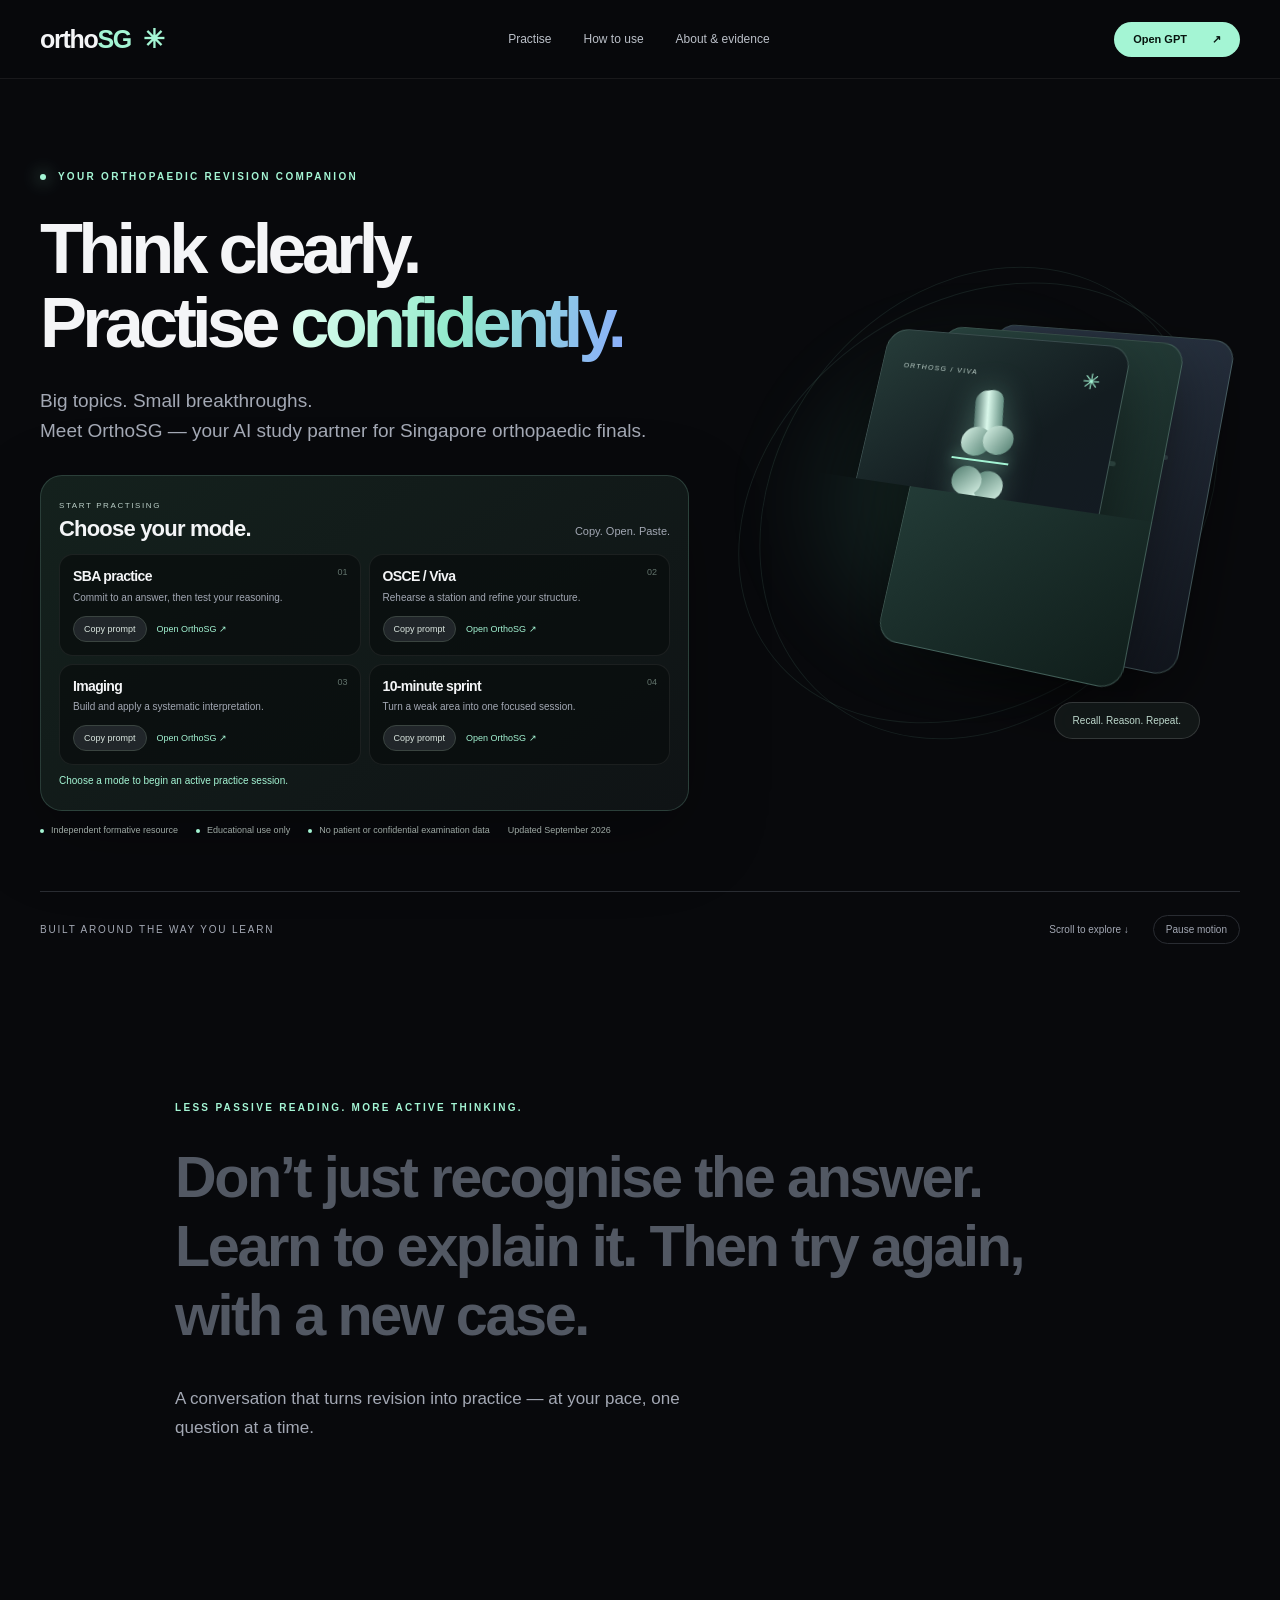
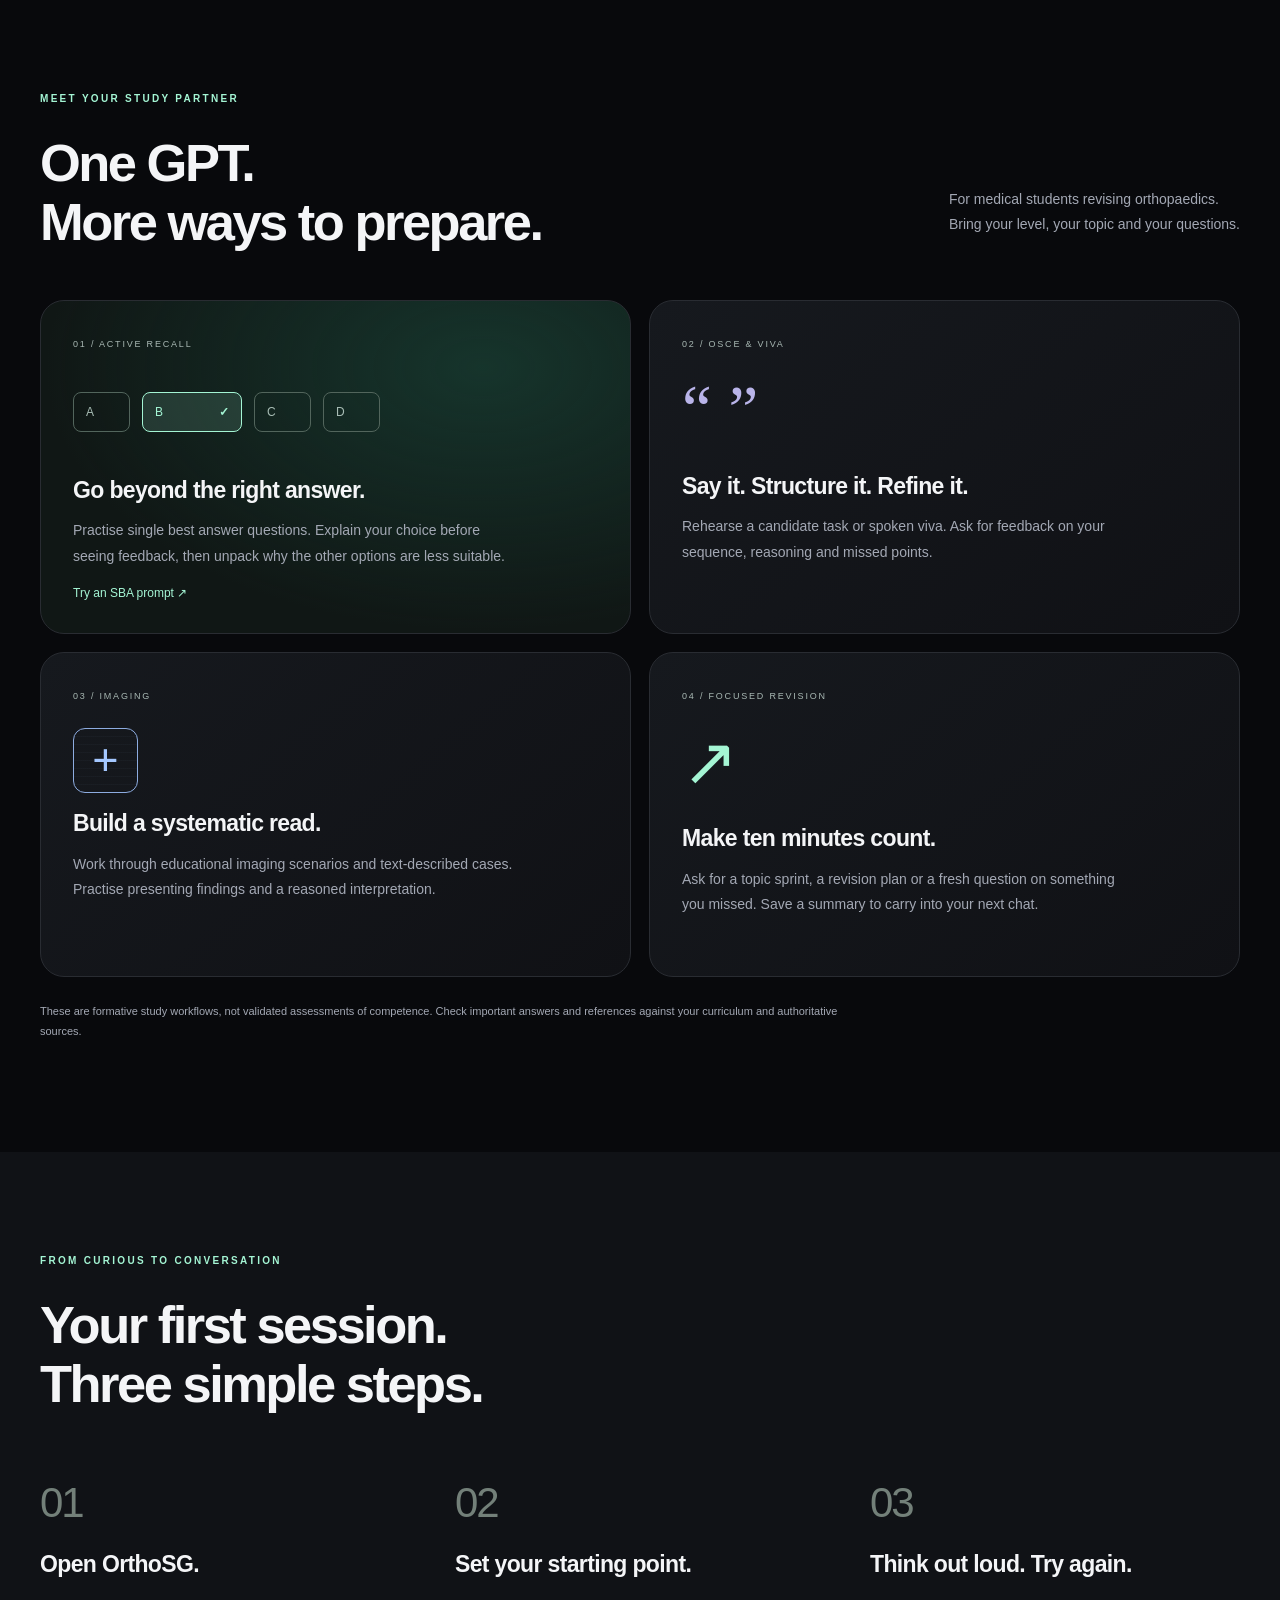
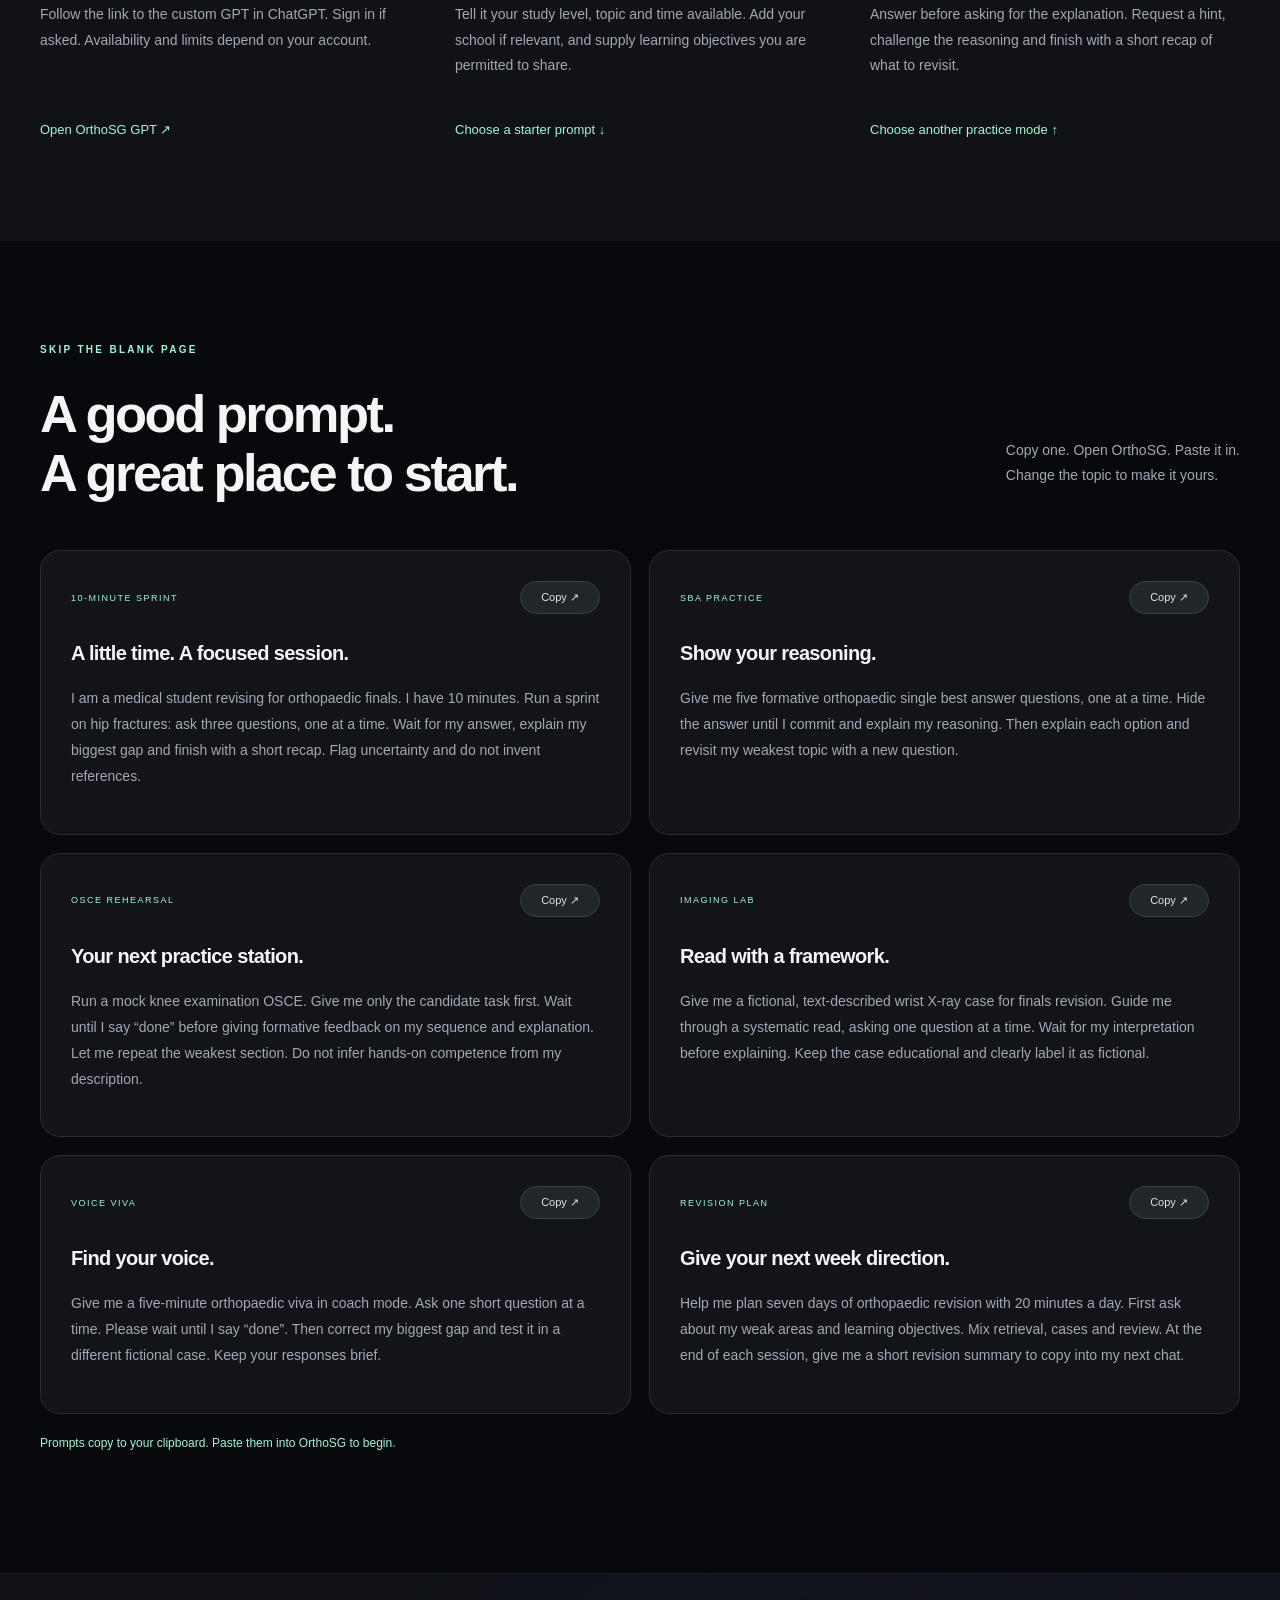
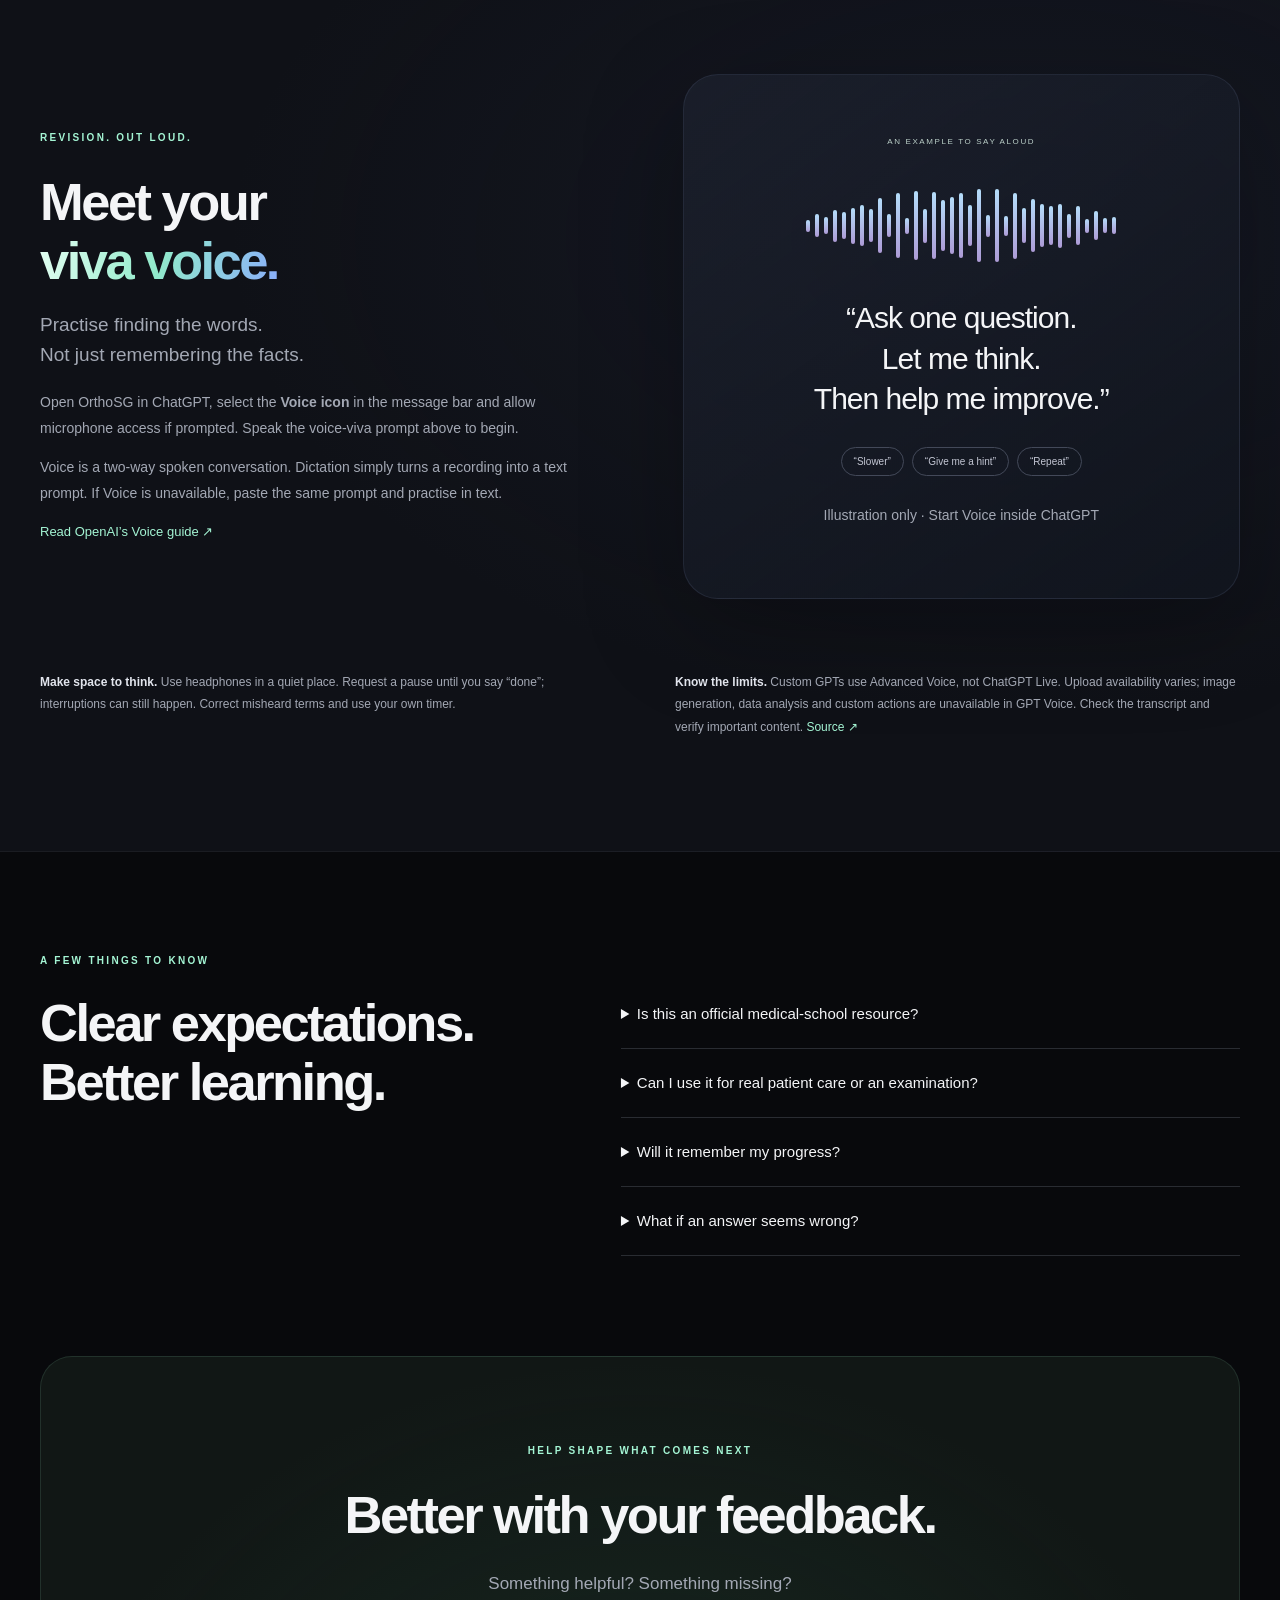
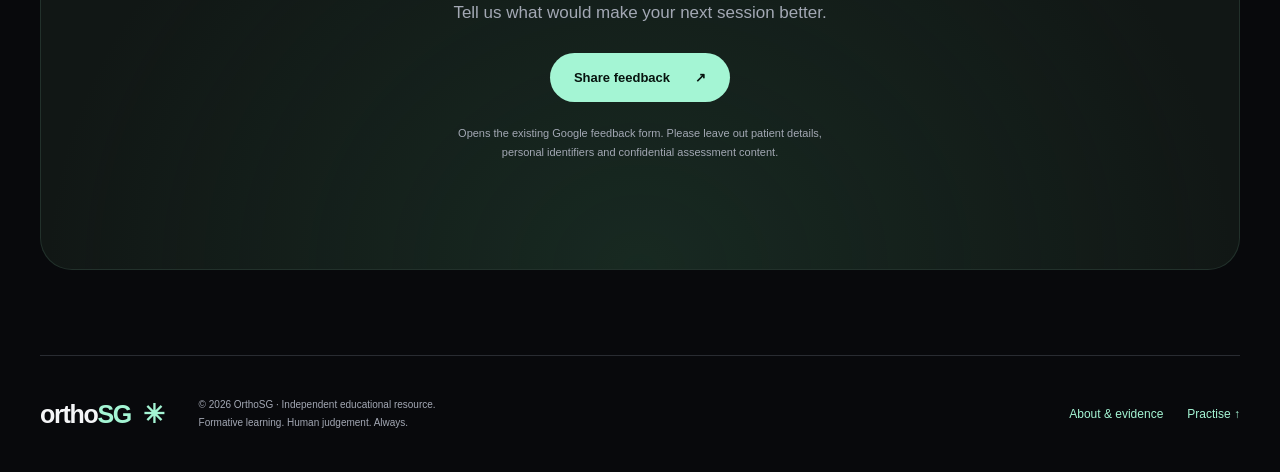
==== commit 44df7a69: "Replace portal with consolidated landing page" ====
--- a/index.html
+++ b/index.html
@@ -1,301 +1,43 @@
-<!DOCTYPE html>
-<html lang="en-SG">
+<!doctype html>
+<html lang="en-GB">
 <head>
-<meta charset="utf-8">
-<meta name="viewport" content="width=device-width, initial-scale=1">
-<title>OrthoSG Finals Coach | Practise Orthopaedic Finals with an AI Examiner</title>
-<meta name="description" content="Practise orthopaedic finals with an AI examiner. Voice viva, Part B OSCE, X-ray interpretation and SBA practice with structured feedback and source-grounded teaching.">
-<meta property="og:title" content="OrthoSG Finals Coach | Practise Orthopaedic Finals with an AI Examiner">
-<meta property="og:description" content="Practise orthopaedic finals with an AI examiner. Voice viva, Part B OSCE, X-ray interpretation and SBA practice with structured feedback and source-grounded teaching.">
-<meta property="og:type" content="website">
-<meta name="theme-color" content="#0E2E56">
-<link rel="icon" href="favicon.svg" type="image/svg+xml">
-<link rel="icon" href="favicon.ico" sizes="any">
-<link rel="icon" href="favicon-32.png" sizes="32x32" type="image/png">
-<link rel="icon" href="favicon-16.png" sizes="16x16" type="image/png">
-<link rel="apple-touch-icon" href="apple-touch-icon.png">
-<link rel="manifest" href="site.webmanifest">
-<link rel="canonical" href="https://orthosg.github.io/">
-<meta property="og:url" content="https://orthosg.github.io/">
-<meta property="og:image" content="https://orthosg.github.io/og.png">
-<meta property="og:image:width" content="1200">
-<meta property="og:image:height" content="630">
-<meta name="twitter:card" content="summary_large_image">
-<link rel="preconnect" href="https://fonts.googleapis.com">
-<link rel="preconnect" href="https://fonts.gstatic.com" crossorigin>
-<link href="https://fonts.googleapis.com/css2?family=Manrope:wght@500;600;700;800&family=Inter:wght@400;500;600&family=IBM+Plex+Mono:wght@400;500&family=Fraunces:ital,wght@1,500;1,600&display=swap" rel="stylesheet">
-<link rel="stylesheet" href="assets/styles.css">
+  <meta charset="utf-8"><meta name="viewport" content="width=device-width,initial-scale=1">
+  <title>OrthoSG — Think clearly. Practise confidently.</title>
+  <meta name="description" content="Your orthopaedic finals revision companion. Practise SBAs, OSCEs, imaging and spoken vivas with OrthoSG GPT. Copy a prompt and start learning.">
+  <meta name="theme-color" content="#08090c">
+  <meta property="og:title" content="OrthoSG"><meta property="og:description" content="Orthopaedic revision, one conversation at a time."><meta property="og:type" content="website"><meta property="og:url" content="https://ortho-sg.vercel.app/"><meta property="og:image" content="https://ortho-sg.vercel.app/og.png">
+  <link rel="icon" href="https://ortho-sg.vercel.app/favicon.svg" type="image/svg+xml"><link rel="canonical" href="https://ortho-sg.vercel.app/"><link rel="stylesheet" href="styles.css"><script src="script.js" defer></script>
 </head>
 <body>
 <a class="skip" href="#main">Skip to content</a>
-<div class="scrollbar" aria-hidden="true"></div>
-<header class="nav">
-  <div class="nav-in">
-    <a class="brand" href="index.html"><span class="mark">SG</span> OrthoSG Finals Coach</a>
-    <nav class="nav-links" aria-label="Main">
-      <a href="voice-viva.html" data-feature="voiceViva">Voice Viva</a>
-      <a href="index.html#practice">Practice modes</a>
-      <a href="index.html#how">How it works</a>
-      <a href="index.html#evidence">Evidence</a>
-      <a class="feedback-link" href="feedback.html">Feedback</a>
-      <!-- RESEARCH-NAV-SLOT -->
-      <a class="btn btn-primary btn-sm gpt-link" href="#">Start practising</a>
-    </nav>
-  </div>
-</header>
+<header><nav class="nav wrap" aria-label="Main navigation"><a class="brand" href="#">ortho<span>SG</span><i aria-hidden="true">✳</i></a><div class="nav-links"><a href="#practise">Practise</a><a href="#start">How to use</a><a href="about.html">About &amp; evidence</a></div><a class="button small gpt" href="https://chatgpt.com/g/g-693972e764f481918076f012c25b08e0-ortho-exams-revision-assistant-for-final-year-v7-1">Open GPT <span aria-hidden="true">↗</span></a></nav></header>
 <main id="main">
-
-<section class="first">
-  <div class="wrap hero-grid">
-    <div>
-      <p class="eyebrow rise rise-1">AI Orthopaedic Finals Coach</p>
-      <h1 class="rise rise-2">Practise orthopaedic finals <span class="accent">with an AI examiner.</span></h1>
-      <p class="lede rise rise-3" style="font-size:1.08rem">Viva, OSCE, imaging and SBA practice with structured feedback and source-grounded teaching. You attempt first. Feedback comes second.</p>
-      <p class="strapline rise rise-3">Voice viva &bull; Part B OSCE &bull; X-rays &bull; SBAs &bull; Targeted revision</p>
-      <div class="cta-row rise rise-4">
-        <a class="btn btn-primary gpt-link" href="#">Start practising</a>
-        <a class="btn btn-ghost" href="voice-viva.html" data-feature="voiceViva">&#127908; Try a Voice Viva</a>
-        <a class="btn btn-ghost" href="#practice" data-feature-off="voiceViva">Choose a practice mode</a>
-      </div>
-      <p class="hint rise rise-5">Free to use with ChatGPT. Some advanced ChatGPT features may have separate usage limits.</p>
-    </div>
-    <div class="mock rise rise-6" aria-label="Example viva station">
-      <div class="mock-bar"><span class="dot"></span><span class="dot"></span><span class="dot"></span><span class="t">viva &middot; cauda equina syndrome</span></div>
-      <div class="mock-body" id="mockBody">
-        <div class="msg u"><span class="who">You</span>Start a 9-minute Part B viva. Act as the examiner.</div>
-        <div class="msg c"><span class="who">Examiner</span>A 48-year-old with worsening lower back pain reports new difficulty initiating urination. What are the three history domains you would clarify immediately?</div>
-      </div>
-      <div class="mock-controls">
-        <button class="pill" data-mock="answer">Answer</button>
-        <button class="pill" data-mock="feedback">End station</button>
-        <button class="pill" data-mock="harder">Near-transfer</button>
-        <button class="pill" data-mock="passport">Revision Passport</button>
-      </div>
-    </div>
-  </div>
+<section class="hero wrap">
+  <div class="hero-copy"><p class="eyebrow"><span class="dot"></span> YOUR ORTHOPAEDIC REVISION COMPANION</p><h1>Think clearly.<br>Practise <span class="gradient">confidently.</span></h1><p class="intro">Big topics. Small breakthroughs.<br>Meet OrthoSG — your AI study partner for Singapore orthopaedic finals.</p><div class="practice-launcher" id="practise" aria-labelledby="practise-title"><div class="launcher-head"><div><span class="card-label">START PRACTISING</span><h2 id="practise-title">Choose your mode.</h2></div><span class="micro">Copy. Open. Paste.</span></div><div class="practice-options">
+    <article class="practice-option"><span class="mode-number">01</span><h3>SBA practice</h3><p>Commit to an answer, then test your reasoning.</p><p class="mode-prompt sr-only">Give me five formative orthopaedic single best answer questions, one at a time. Hide the answer until I commit and explain my reasoning. Then explain each option and revisit my weakest topic with a new question.</p><div><button class="copy" type="button" aria-label="Copy SBA practice prompt">Copy prompt</button><a class="gpt" href="https://chatgpt.com/g/g-693972e764f481918076f012c25b08e0-ortho-exams-revision-assistant-for-final-year-v7-1">Open OrthoSG ↗</a></div></article>
+    <article class="practice-option"><span class="mode-number">02</span><h3>OSCE / Viva</h3><p>Rehearse a station and refine your structure.</p><p class="mode-prompt sr-only">Run a mock knee examination OSCE. Give me only the candidate task first. Wait until I say “done” before giving formative feedback on my sequence and explanation. Let me repeat the weakest section. Do not infer hands-on competence from my description.</p><div><button class="copy" type="button" aria-label="Copy OSCE and viva prompt">Copy prompt</button><a class="gpt" href="https://chatgpt.com/g/g-693972e764f481918076f012c25b08e0-ortho-exams-revision-assistant-for-final-year-v7-1">Open OrthoSG ↗</a></div></article>
+    <article class="practice-option"><span class="mode-number">03</span><h3>Imaging</h3><p>Build and apply a systematic interpretation.</p><p class="mode-prompt sr-only">Give me a fictional, text-described wrist X-ray case for finals revision. Guide me through a systematic read, asking one question at a time. Wait for my interpretation before explaining. Keep the case educational and clearly label it as fictional.</p><div><button class="copy" type="button" aria-label="Copy imaging practice prompt">Copy prompt</button><a class="gpt" href="https://chatgpt.com/g/g-693972e764f481918076f012c25b08e0-ortho-exams-revision-assistant-for-final-year-v7-1">Open OrthoSG ↗</a></div></article>
+    <article class="practice-option"><span class="mode-number">04</span><h3>10-minute sprint</h3><p>Turn a weak area into one focused session.</p><p class="mode-prompt sr-only">I am a medical student revising for orthopaedic finals. I have 10 minutes. Run a sprint on hip fractures: ask three questions, one at a time. Wait for my answer, explain my biggest gap and finish with a short recap. Flag uncertainty and do not invent references.</p><div><button class="copy" type="button" aria-label="Copy ten-minute revision sprint prompt">Copy prompt</button><a class="gpt" href="https://chatgpt.com/g/g-693972e764f481918076f012c25b08e0-ortho-exams-revision-assistant-for-final-year-v7-1">Open OrthoSG ↗</a></div></article>
+  </div><p id="launcher-copy-status" class="copy-status" role="status" aria-live="polite">Choose a mode to begin an active practice session.</p></div><div class="trust-strip" aria-label="OrthoSG trust statement"><span>Independent formative resource</span><span>Educational use only</span><span>No patient or confidential examination data</span><span>Updated September 2026</span></div></div>
+  <div class="scene" aria-label="Illustrative 3D study cards showing question, reasoning and review"><div class="halo"></div><div class="orbit orbit-one"></div><div class="orbit orbit-two"></div><div class="deck"><div class="study-card back"><span class="card-label">03 / REVISIT</span><strong>Make it stick.</strong><div class="skeleton-line"></div><div class="skeleton-line short"></div></div><div class="study-card middle"><span class="card-label">02 / REASON</span><strong>Connect the dots.</strong><div class="skeleton-line"></div><div class="skeleton-line short"></div></div><div class="study-card front"><div class="card-top"><span class="card-label">ORTHOSG / VIVA</span><span class="spark">✳</span></div><div class="joint" aria-hidden="true"><div class="bone bone-top"></div><div class="joint-line"></div><div class="bone bone-bottom"></div></div><strong>One case.<br>A clearer way to think.</strong><div class="card-bottom"><span>YOUR NEXT BREAKTHROUGH</span><span>↗</span></div></div></div><span class="floating-label">Recall. Reason. Repeat.</span></div>
+  <div class="hero-bottom"><span>BUILT AROUND THE WAY YOU LEARN</span><a href="#capabilities">Scroll to explore ↓</a><button id="motion" type="button" aria-pressed="false">Pause motion</button></div>
 </section>
-
-<div class="marquee" aria-hidden="true">
-  <div class="marquee-track">
-    <span>Voice Viva</span><span class="dim">&bull;</span><span>Part B OSCE</span><span class="dim">&bull;</span><span>Imaging</span><span class="dim">&bull;</span><span>SBAs</span><span class="dim">&bull;</span><span>Find my weak areas</span><span class="dim">&bull;</span><span>Safety-first reasoning</span><span class="dim">&bull;</span><span>Singapore finals core</span><span class="dim">&bull;</span>
-    <span>Voice Viva</span><span class="dim">&bull;</span><span>Part B OSCE</span><span class="dim">&bull;</span><span>Imaging</span><span class="dim">&bull;</span><span>SBAs</span><span class="dim">&bull;</span><span>Find my weak areas</span><span class="dim">&bull;</span><span>Safety-first reasoning</span><span class="dim">&bull;</span><span>Singapore finals core</span><span class="dim">&bull;</span>
-  </div>
-</div>
-
-<section id="practice" data-num="01">
-  <div class="wrap">
-    <p class="eyebrow">Choose your practice</p>
-    <h2>Pick a mode. Start answering within thirty seconds.</h2>
-    <div class="bento" style="margin-top:26px">
-      <a class="mode-card" href="voice-viva.html" data-feature="voiceViva"><span class="ic">&#127908;</span><h3>Voice Viva</h3><p>Answer aloud and practise real-time clinical reasoning with an AI examiner.</p><span class="go">Practise aloud &rarr;</span></a>
-      <a class="mode-card lg" href="part-b-osce.html"><span class="ic">&#127917;</span><h3>Part B OSCE</h3><p>Timed exam-style stations with structured formative feedback afterwards. Attempt the station, then get a structured self-check.</p><span class="go">Run a station &rarr;</span></a>
-      <a class="mode-card" href="orthopaedic-xrays.html"><span class="ic">&#129703;</span><h3>Imaging</h3><p>Practise systematic interpretation and the viva questions that follow it.</p><span class="go">Read a film &rarr;</span></a>
-      <a class="mode-card wide" href="sba.html"><span class="ic">&#128221;</span><h3>SBAs</h3><p>High-yield single-best-answer questions with reasoning and remediation.</p><span class="go">Start a set &rarr;</span></a>
-      <a class="mode-card" href="weak-areas.html"><span class="ic">&#129504;</span><h3>Find my weak areas</h3><p>A short diagnostic, then targeted revision aimed at what you actually missed.</p><span class="go">Diagnose gaps &rarr;</span></a>
-    </div>
-  </div>
-</section>
-
-<section class="alt" id="how" data-num="02">
-  <div class="wrap">
-    <p class="eyebrow">How it works</p>
-    <h2>Attempt first. Feedback second. Remediate. Retest.</h2>
-    <p class="lede">Every mode runs the same loop, because showing you a model answer you never attempted teaches almost nothing.</p>
-    <div class="loop" style="margin-top:26px">
-      <div class="step"><span class="n">Step 1</span><h3>Choose a mode</h3><p>Viva, OSCE, imaging or SBA.</p></div>
-      <div class="step"><span class="n">Step 2</span><h3>Attempt before the answer</h3><p>Retrieval comes first. Nothing is revealed until you commit.</p></div>
-      <div class="step"><span class="n">Step 3</span><h3>Structured feedback</h3><p>Strengths, omissions and safety-critical gaps, kept separate.</p></div>
-      <div class="step"><span class="n">Step 4</span><h3>Remediate immediately</h3><p>Two minutes of focused teaching on what you actually missed.</p></div>
-      <div class="step"><span class="n">Step 5</span><h3>Retest</h3><p>A near-transfer question checks whether the principle stuck.</p></div>
-    </div>
-
-    <div class="grid g2" style="margin-top:32px;align-items:start">
-      <div>
-        <h3 style="margin-bottom:12px">What the feedback looks like</h3>
-        <div class="card">
-          <div class="fb-line"><span class="m">&#9989;</span><span><strong>Done well</strong> &mdash; you led with time course and asked about bladder function unprompted.</span></div>
-          <div class="fb-line"><span class="m">&#9888;&#65039;</span><span><strong>Incomplete</strong> &mdash; saddle sensation was mentioned but not characterised.</span></div>
-          <div class="fb-line"><span class="m">&#10060;</span><span><strong>Missed</strong> &mdash; bilateral leg symptoms and new motor weakness.</span></div>
-          <div class="fb-line"><span class="m">&#128680;</span><span><strong>Safety-critical</strong> &mdash; you did not state the need for urgent imaging.</span></div>
-          <div class="fb-line"><span class="m">&#127919;</span><span><strong>One priority</strong> &mdash; always screen bilateral symptoms before closing the history.</span></div>
-        </div>
-      </div>
-      <div>
-        <h3 style="margin-bottom:12px">Why that beats a model answer</h3>
-        <p style="font-size:.94rem;color:var(--ink-2)">A model answer tells you what a good answer contains. It does not tell you which part <em>you</em> left out, or why. Separating strengths from omissions from safety-critical gaps is what makes the next attempt different from the last one.</p>
-        <p style="font-size:.94rem;color:var(--ink-2)">The single improvement priority is deliberate. Five corrections at once produce no change; one produces some.</p>
-        <div class="notice">Formative feedback and any scores are for learning only. They are not evidence of clinical competence and not an official marking scheme.</div>
-      </div>
-    </div>
-  </div>
-</section>
-
-<section id="why" class="section-dark" data-num="03">
-  <div class="wrap">
-    <p class="eyebrow">Why OrthoSG rather than a general assistant</p>
-    <h2>You can already ask any chatbot about compartment syndrome.</h2>
-    <p class="lede">That is not the hard part. The hard part is being examined on it, being told precisely what you missed, and being made to do it again.</p>
-    <div class="grid g3" style="margin-top:26px">
-      <div class="card"><span class="tag">Examination architecture</span><h3>Built as an examiner, not an encyclopedia</h3><p>Stations start, run and stop. Questions come one at a time. Answers are withheld until you commit.</p></div>
-      <div class="card"><span class="tag">Curation</span><h3>Designed for orthopaedic finals</h3><p>Scope, weighting and difficulty are set for finals, not for general orthopaedic interest.</p></div>
-      <div class="card"><span class="tag">Provenance</span><h3>Source-grounded teaching</h3><p>Claims are mapped to authoritative references, and gaps are flagged rather than filled with confident guesswork.</p></div>
-      <div class="card"><span class="tag">Feedback</span><h3>Structured, not encouraging</h3><p>Strengths, omissions, safety-critical gaps and one priority &mdash; kept visibly separate.</p></div>
-      <div class="card"><span class="tag">Safety</span><h3>Safety-critical omissions are named</h3><p>The things that would harm a patient are called out explicitly, not folded into general feedback.</p></div>
-      <div class="card"><span class="tag">Repetition</span><h3>Made for returning</h3><p>Weak topics come back. Stations get harder. The passport carries progress into your next session.</p></div>
-    </div>
-  </div>
-</section>
-
-<section class="alt" id="evidence" data-num="04">
-  <div class="wrap">
-    <p class="eyebrow">The OrthoSG Evidence Standard</p>
-    <h2>Source grounded. Finals focused. Safety aware.</h2>
-    <p class="lede">A visible quality standard, including the parts that are still in progress.</p>
-    <div class="evidence" style="margin-top:24px">
-      <div class="ev"><span class="k ok">GROUNDED</span><span>Clinical content is curated and progressively source verified against authoritative references, with claim-to-source mapping maintained.</span></div>
-      <div class="ev"><span class="k ok">REVIEWED</span><span>Faculty reviewed where feasible. Legacy material carries partial quality assurance only and is being corrected on a rolling basis.</span></div>
-      <div class="ev"><span class="k ok">RELEVANT</span><span>Scope, weighting and difficulty are set for orthopaedic finals rather than general interest.</span></div>
-      <div class="ev"><span class="k ok">SAFETY CHECKED</span><span>Must-not-miss presentations recur across modes, and safety-critical omissions are named explicitly in feedback.</span></div>
-      <div class="ev"><span class="k chk">CONTEXTUAL</span><span>Thresholds are presented as contextual rather than universal rules, because most of them are.</span></div>
-      <div class="ev"><span class="k chk">LOCAL CHECK</span><span>Where a recommendation depends on institutional or Singapore-specific policy, it is marked for local verification rather than guessed.</span></div>
-    </div>
-    <div class="notice red" style="margin-top:24px">
-      <p style="margin:0">OrthoSG is designed for formative learning and exam preparation. It does not replace clinical supervision, institutional protocols or professional judgement, and it does not certify clinical competence. Do not enter identifiable patient information &mdash; here or in the coach.</p>
-    </div>
-  </div>
-</section>
-
-<section id="prompts">
-  <div class="wrap">
-    <p class="eyebrow">Try this prompt</p>
-    <h2>Copy one. Paste it. You are practising.</h2>
-    <p class="lede" style="margin-bottom:0"><strong>Copy &amp; start</strong> copies the prompt and opens OrthoSG in a new tab &mdash; paste it in and the station begins.</p>
-    <div class="grid g3" id="promptGrid" style="margin-top:26px"></div>
-    <div class="cta-row" style="margin-top:26px"><a class="btn btn-primary gpt-link" href="#">Start practising</a></div>
-  </div>
-</section>
-
-<section class="alt" id="topics">
-  <div class="wrap">
-    <p class="eyebrow">Topic coverage</p>
-    <h2>Six domains, weighted towards finals.</h2>
-    <div class="grid g3" style="margin-top:26px">
-      <div class="card"><span class="tag">Trauma &amp; emergencies</span><p>Open fractures, compartment syndrome, hip fractures, pelvic injuries, dislocations, ankle and distal radius fractures, tibial plateau and femoral shaft injuries, neurovascular assessment.</p></div>
-      <div class="card"><span class="tag">Spine</span><p>Back-pain red flags, cauda equina syndrome, metastatic cord compression, spinal trauma, cervical myelopathy, radiculopathy, lumbar stenosis, inflammatory back pain.</p></div>
-      <div class="card"><span class="tag">Paediatrics</span><p>The limping child, septic arthritis, osteomyelitis, SUFE, supracondylar fractures and other high-yield paediatric presentations.</p></div>
-      <div class="card"><span class="tag">Upper limb &amp; hand</span><p>Shoulder instability, rotator cuff pathology, scaphoid injury and common upper-limb presentations.</p></div>
-      <div class="card"><span class="tag">Hip, knee &amp; sports</span><p>Osteoarthritis, ligament and meniscal pathology, and common hip and knee presentations.</p></div>
-      <div class="card"><span class="tag">Infection &amp; oncology</span><p>The hot joint, musculoskeletal infection, aggressive bone lesions and appropriate escalation.</p></div>
-    </div>
-    <div class="flags" style="margin-top:26px">
-      <span class="flag">Open fractures</span><span class="flag">Compartment syndrome</span><span class="flag">Neurovascular injury</span>
-      <span class="flag">Cauda equina syndrome</span><span class="flag">Metastatic spinal cord compression</span><span class="flag">Septic arthritis</span>
-      <span class="flag">Osteomyelitis</span><span class="flag">SUFE</span><span class="flag">Supracondylar fractures</span>
-      <span class="flag">Knee dislocation</span><span class="flag">Cervical myelopathy</span><span class="flag">The limping child</span>
-    </div>
-    <p class="hint" style="margin-top:14px">Must-not-miss presentations sit in the top layer of the topic map, so they recur across vivas, stations, films and question sets.</p>
-  </div>
-</section>
-
-<section id="passport" data-num="05">
-  <div class="wrap">
-    <p class="eyebrow">Come back and continue</p>
-    <h2>Progress you can carry into the next session.</h2>
-    <p class="lede">Every topic you touch moves between three states as you retrieve it. Mastery does not persist automatically between chats, so the passport is copyable &mdash; paste it into a new session and the coach picks up exactly where you left off.</p>
-
-    <div class="grid g2" style="margin-top:30px;align-items:start">
-      <div>
-        <h3 style="margin-bottom:14px">How to use it &mdash; four steps</h3>
-        <ol class="steps" style="list-style:none;padding:0;margin:0">
-          <li style="display:flex;gap:14px;align-items:flex-start;padding:13px 0;border-bottom:1px solid var(--line-soft)"><span class="tick now" style="flex:0 0 auto">1</span><span><strong style="font-family:var(--display);color:var(--navy)">Ask for it, any time.</strong><br><span style="font-size:.9rem;color:var(--ink-2)">Say &ldquo;Give me my Revision Passport&rdquo; mid-session or at the end of one.</span></span></li>
-          <li style="display:flex;gap:14px;align-items:flex-start;padding:13px 0;border-bottom:1px solid var(--line-soft)"><span class="tick now" style="flex:0 0 auto">2</span><span><strong style="font-family:var(--display);color:var(--navy)">Read your status per topic.</strong><br><span style="font-size:.9rem;color:var(--ink-2)">New, Learning or Secure &mdash; see the legend alongside &mdash; plus any safety-critical omissions logged that session.</span></span></li>
-          <li style="display:flex;gap:14px;align-items:flex-start;padding:13px 0;border-bottom:1px solid var(--line-soft)"><span class="tick now" style="flex:0 0 auto">3</span><span><strong style="font-family:var(--display);color:var(--navy)">Copy the passport.</strong><br><span style="font-size:.9rem;color:var(--ink-2)">One tap &mdash; the prompt box below does this for you.</span></span></li>
-          <li style="display:flex;gap:14px;align-items:flex-start;padding:13px 0"><span class="tick now" style="flex:0 0 auto">4</span><span><strong style="font-family:var(--display);color:var(--navy)">Paste it into your next session.</strong><br><span style="font-size:.9rem;color:var(--ink-2)">Open OrthoSG, paste, and the coach interleaves your weakest topics first instead of starting cold.</span></span></li>
-        </ol>
-        <div style="margin-top:18px"><div class="qbox"><span>Here is my Revision Passport. Continue my revision from my weakest topics.</span><span class="btns"><button class="copy" data-copy="Here is my Revision Passport. Continue my revision from my weakest topics.">Copy</button><button class="copy launch" data-copy="Here is my Revision Passport. Continue my revision from my weakest topics." data-launch>Copy &amp; start &rarr;</button></span></div></div>
-        <p style="font-size:.85rem;color:var(--ink-3);margin-top:14px">Labels describe your revision state only. They are not a judgement about clinical competence.</p>
-      </div>
-
-      <div>
-        <div class="pass">
-          <h3 style="margin-bottom:14px">Revision Passport</h3>
-          <div class="pass-row"><span><code>TRA-03</code> Compartment syndrome</span><span class="status s-learning">Learning</span></div>
-          <div class="pass-row"><span><code>SPI-02</code> Cauda equina syndrome</span><span class="status s-secure">Secure</span></div>
-          <div class="pass-row"><span><code>PED-04</code> SUFE</span><span class="status s-learning">Review tomorrow</span></div>
-          <div class="pass-row"><span><code>UPL-01</code> Shoulder instability</span><span class="status s-new">New</span></div>
-          <div class="pass-row"><span>Safety-critical omissions this session</span><span class="status s-learning">2 logged</span></div>
-        </div>
-        <div class="grid g3" style="margin-top:14px;gap:10px">
-          <div class="card" style="padding:14px"><span class="status s-new" style="margin-bottom:8px;display:inline-block">New</span><p style="font-size:.85rem;margin:0">Not yet attempted, or attempted once without success.</p></div>
-          <div class="card" style="padding:14px"><span class="status s-learning" style="margin-bottom:8px;display:inline-block">Learning</span><p style="font-size:.85rem;margin:0">Partly right. Due for a spaced repeat, usually within a few days.</p></div>
-          <div class="card" style="padding:14px"><span class="status s-secure" style="margin-bottom:8px;display:inline-block">Secure</span><p style="font-size:.85rem;margin:0">Retrieved correctly under pressure, more than once.</p></div>
-        </div>
-      </div>
-    </div>
-  </div>
-</section>
-
-<section id="faq" data-num="06">
-  <div class="wrap narrow">
-    <p class="eyebrow">FAQ</p>
-    <h2 style="margin-bottom:24px">Questions worth asking first.</h2>
-    <details><summary>What does it cost?</summary><div class="body"><p>Free to use with ChatGPT. Some advanced ChatGPT features, such as image upload and file analysis, may have separate usage limits set by ChatGPT. The core experience &mdash; viva, OSCE, SBAs, reasoning, remediation and revision planning &mdash; works through conversation alone.</p></div></details>
-    <details><summary>Is this affiliated with my medical school?</summary><div class="body"><p>No. It is an independent educational revision tool and is not affiliated with or endorsed by YLL, LKCMedicine, Duke-NUS or any healthcare institution.</p></div></details>
-    <details><summary>Does it contain real examination questions?</summary><div class="body"><p>No. Practice questions and stations are original formative revision material. They are not confidential examination content and not official marking schemes.</p></div></details>
-    <details><summary>Can it predict my finals?</summary><div class="body"><p>No. Curriculum mapping helps you prioritise revision. It is not an examination blueprint, a frequency prediction or a guarantee of what will be examined.</p></div></details>
-    <details><summary>Does a good score mean I am competent?</summary><div class="body"><p>No, and this matters. Scores from any mode, including voice, are formative only. They indicate how you performed on generated practice material. They are not evidence of clinical competence and do not certify anything.</p></div></details>
-    <details><summary>Does it remember my progress?</summary><div class="body"><p>Progress labels operate within the current session. Ask for a Revision Passport and paste it into your next chat to carry your progress forward.</p></div></details>
-    <details><summary>Can I use it for real patients?</summary><div class="body"><p>No. It is designed for education, not patient-specific or real-time clinical decisions. Use fictional or de-identified cases, never enter identifiable patient information, and follow your supervisors and local pathways.</p></div></details>
-    <details><summary>What do I do if it tells me something wrong?</summary><div class="body"><p>Report it. Use the <a class="feedback-link" href="feedback.html">feedback form</a> and include the topic and the prompt you used. Reports of clinically unsafe content are reviewed by a clinician before any change is made.</p></div></details>
-    <!-- RESEARCH-FAQ-SLOT -->
-  </div>
-</section>
-
-<section class="section-dark cta-close">
-  <div class="wrap" style="text-align:center">
-    <p class="eyebrow" style="color:#9FBDD3">Your finals are closer than the syllabus feels</p>
-    <h2 class="mega">Instead of reading another set of notes, <em>get examined.</em></h2>
-    <p class="lede" style="margin:16px auto 28px;color:#C4D6E4">Open the coach and answer your first question within thirty seconds.</p>
-    <a class="btn btn-primary gpt-link" href="#">Start practising</a>
-    <!-- RESEARCH-TRUST-SLOT -->
-  </div>
-</section>
-
-</main>
-<a class="btn btn-primary sticky gpt-link" href="#">Start practising</a>
-<div class="toast" role="status" aria-live="polite"></div>
-<footer>
-  <div class="wrap">
-    <div class="foot-grid">
-      <div>
-        <a class="brand" href="index.html" style="color:#fff;margin-bottom:12px"><span class="mark" style="background:#fff;color:var(--navy)">SG</span> OrthoSG Finals Coach</a>
-        <p style="max-width:44ch">Practise orthopaedic finals with an AI examiner. Formative education &mdash; not certification of clinical competence.</p>
-        <p class="verline" style="color:#8FA6B8"><span class="verslot"></span></p>
-      </div>
-      <div><h4>Practise</h4><ul class="foot-links">
-        <li><a href="voice-viva.html" data-feature="voiceViva">Voice Viva</a></li>
-        <li><a href="part-b-osce.html">Part B OSCE</a></li>
-        <li><a href="orthopaedic-xrays.html">Imaging</a></li>
-        <li><a href="sba.html">SBAs</a></li>
-        <li><a href="weak-areas.html">Find my weak areas</a></li>
-      </ul></div>
-      <div><h4>About</h4><ul class="foot-links">
-        <li><a href="index.html#evidence">Evidence standard</a></li>
-        <li><a href="index.html#faq">FAQ</a></li>
-        <li><a class="feedback-link" href="feedback.html">Give 2-minute feedback</a></li>
-        <li><a class="feedback-link" href="feedback.html">Report a problem</a></li>
-        <!-- RESEARCH-FOOTER-SLOT -->
-      </ul></div>
-    </div>
-    <div class="rule">
-      <p>OrthoSG is an educational revision tool. It does not replace clinical supervision, institutional protocols or professional judgement. Not affiliated with or endorsed by Yong Loo Lin School of Medicine, LKCMedicine, Duke-NUS or any healthcare institution. Practice questions and stations are original formative material, not confidential examination content or official marking schemes.</p>
-      <p style="margin:0">&copy; <span class="yr"></span> OrthoSG Finals Coach.</p>
-    </div>
-  </div>
-</footer>
-<script src="assets/config.js"></script>
-<script src="assets/site.js"></script>
-<!-- RESEARCH-SCRIPT-SLOT -->
-
-</body>
-</html>
+<section class="statement wrap" aria-label="Our learning approach"><p class="eyebrow">LESS PASSIVE READING. MORE ACTIVE THINKING.</p><h2 class="scroll-copy"><span>Don’t just recognise the answer.</span> <span>Learn to explain it.</span> <span>Then try again, with a new case.</span></h2><p class="section-note">A conversation that turns revision into practice — at your pace, one question at a time.</p></section>
+<section class="section wrap" id="capabilities"><span id="practice"></span><div class="section-head"><div><p class="eyebrow">MEET YOUR STUDY PARTNER</p><h2>One GPT.<br>More ways to prepare.</h2></div><p>For medical students revising orthopaedics.<br>Bring your level, your topic and your questions.</p></div><div class="cap-grid">
+<article class="feature feature-main"><span class="number">01 / ACTIVE RECALL</span><div class="mini-choices" aria-hidden="true"><span>A</span><span class="selected">B <b>✓</b></span><span>C</span><span>D</span></div><h3>Go beyond the right answer.</h3><p>Practise single best answer questions. Explain your choice before seeing feedback, then unpack why the other options are less suitable.</p><a href="#prompts">Try an SBA prompt ↗</a></article>
+<article class="feature"><span class="number">02 / OSCE & VIVA</span><div class="feature-symbol" aria-hidden="true">“ ”</div><h3>Say it. Structure it. Refine it.</h3><p>Rehearse a candidate task or spoken viva. Ask for feedback on your sequence, reasoning and missed points.</p></article>
+<article class="feature"><span class="number">03 / IMAGING</span><div class="scan-icon" aria-hidden="true"><span>+</span></div><h3>Build a systematic read.</h3><p>Work through educational imaging scenarios and text-described cases. Practise presenting findings and a reasoned interpretation.</p></article>
+<article class="feature"><span class="number">04 / FOCUSED REVISION</span><div class="feature-symbol mint" aria-hidden="true">↗</div><h3>Make ten minutes count.</h3><p>Ask for a topic sprint, a revision plan or a fresh question on something you missed. Save a summary to carry into your next chat.</p></article></div><p class="micro safety">These are formative study workflows, not validated assessments of competence. Check important answers and references against your curriculum and authoritative sources.</p></section>
+<section class="section start-section" id="start"><span id="how"></span><div class="wrap"><p class="eyebrow">FROM CURIOUS TO CONVERSATION</p><h2>Your first session.<br>Three simple steps.</h2><div class="steps"><article><span>01</span><h3>Open OrthoSG.</h3><p>Follow the link to the custom GPT in ChatGPT. Sign in if asked. Availability and limits depend on your account.</p><a class="text-link gpt" href="https://chatgpt.com/g/g-693972e764f481918076f012c25b08e0-ortho-exams-revision-assistant-for-final-year-v7-1">Open OrthoSG GPT ↗</a></article><article><span>02</span><h3>Set your starting point.</h3><p>Tell it your study level, topic and time available. Add your school if relevant, and supply learning objectives you are permitted to share.</p><a class="text-link" href="#prompts">Choose a starter prompt ↓</a></article><article><span>03</span><h3>Think out loud. Try again.</h3><p>Answer before asking for the explanation. Request a hint, challenge the reasoning and finish with a short recap of what to revisit.</p><a class="text-link" href="#practise">Choose another practice mode ↑</a></article></div></div></section>
+<section class="section wrap" id="prompts"><div class="section-head"><div><p class="eyebrow">SKIP THE BLANK PAGE</p><h2>A good prompt.<br>A great place to start.</h2></div><p>Copy one. Open OrthoSG. Paste it in.<br>Change the topic to make it yours.</p></div><div class="prompt-grid">
+<article class="prompt-card"><div><span class="tag">10-MINUTE SPRINT</span><button class="copy" type="button" aria-label="Copy ten-minute sprint prompt">Copy ↗</button></div><h3>A little time. A focused session.</h3><p class="prompt-text">I am a medical student revising for orthopaedic finals. I have 10 minutes. Run a sprint on hip fractures: ask three questions, one at a time. Wait for my answer, explain my biggest gap and finish with a short recap. Flag uncertainty and do not invent references.</p></article>
+<article class="prompt-card"><div><span class="tag">SBA PRACTICE</span><button class="copy" type="button" aria-label="Copy SBA practice prompt">Copy ↗</button></div><h3>Show your reasoning.</h3><p class="prompt-text">Give me five formative orthopaedic single best answer questions, one at a time. Hide the answer until I commit and explain my reasoning. Then explain each option and revisit my weakest topic with a new question.</p></article>
+<article class="prompt-card"><div><span class="tag">OSCE REHEARSAL</span><button class="copy" type="button" aria-label="Copy OSCE rehearsal prompt">Copy ↗</button></div><h3>Your next practice station.</h3><p class="prompt-text">Run a mock knee examination OSCE. Give me only the candidate task first. Wait until I say “done” before giving formative feedback on my sequence and explanation. Let me repeat the weakest section. Do not infer hands-on competence from my description.</p></article>
+<article class="prompt-card"><div><span class="tag">IMAGING LAB</span><button class="copy" type="button" aria-label="Copy imaging prompt">Copy ↗</button></div><h3>Read with a framework.</h3><p class="prompt-text">Give me a fictional, text-described wrist X-ray case for finals revision. Guide me through a systematic read, asking one question at a time. Wait for my interpretation before explaining. Keep the case educational and clearly label it as fictional.</p></article>
+<article class="prompt-card"><div><span class="tag">VOICE VIVA</span><button class="copy" type="button" aria-label="Copy voice viva prompt">Copy ↗</button></div><h3>Find your voice.</h3><p class="prompt-text">Give me a five-minute orthopaedic viva in coach mode. Ask one short question at a time. Please wait until I say “done”. Then correct my biggest gap and test it in a different fictional case. Keep your responses brief.</p></article>
+<article class="prompt-card"><div><span class="tag">REVISION PLAN</span><button class="copy" type="button" aria-label="Copy revision plan prompt">Copy ↗</button></div><h3>Give your next week direction.</h3><p class="prompt-text">Help me plan seven days of orthopaedic revision with 20 minutes a day. First ask about my weak areas and learning objectives. Mix retrieval, cases and review. At the end of each session, give me a short revision summary to copy into my next chat.</p></article></div><p id="copy-status" class="copy-status" role="status" aria-live="polite">Prompts copy to your clipboard. Paste them into OrthoSG to begin.</p></section>
+<section class="voice-section section" id="voice"><div class="wrap voice-grid"><div><p class="eyebrow">REVISION. OUT LOUD.</p><h2>Meet your<br><span class="gradient">viva voice.</span></h2><p class="intro">Practise finding the words.<br>Not just remembering the facts.</p><p>Open OrthoSG in ChatGPT, select the <strong>Voice icon</strong> in the message bar and allow microphone access if prompted. Speak the voice-viva prompt above to begin.</p><p>Voice is a two-way spoken conversation. Dictation simply turns a recording into a text prompt. If Voice is unavailable, paste the same prompt and practise in text.</p><a class="text-link" href="https://help.openai.com/en/articles/20001274">Read OpenAI’s Voice guide ↗</a></div><div class="voice-demo"><span class="card-label">AN EXAMPLE TO SAY ALOUD</span><div class="waveform" aria-hidden="true"></div><blockquote>“Ask one question.<br>Let me think.<br>Then help me improve.”</blockquote><div class="voice-chips"><span>“Slower”</span><span>“Give me a hint”</span><span>“Repeat”</span></div><p class="micro">Illustration only · Start Voice inside ChatGPT</p></div></div><div class="wrap voice-notes"><p><strong>Make space to think.</strong> Use headphones in a quiet place. Request a pause until you say “done”; interruptions can still happen. Correct misheard terms and use your own timer.</p><p><strong>Know the limits.</strong> Custom GPTs use Advanced Voice, not ChatGPT Live. Upload availability varies; image generation, data analysis and custom actions are unavailable in GPT Voice. Check the transcript and verify important content. <a href="https://help.openai.com/en/articles/20001274">Source ↗</a></p></div></section>
+<section class="section wrap faq-section" id="faq"><span id="evidence" hidden></span><p class="eyebrow">A FEW THINGS TO KNOW</p><h2>Clear expectations.<br>Better learning.</h2><div class="faqs"><details><summary>Is this an official medical-school resource?</summary><p>No. OrthoSG is an independent educational resource for formative revision. It is not affiliated with a medical school or healthcare institution. Follow your own curriculum, local guidance and supervisors.</p></details><details><summary>Can I use it for real patient care or an examination?</summary><p>Use fictional or appropriately de-identified educational scenarios only. Do not enter patient identifiers, confidential records or restricted examination material. OrthoSG does not provide patient-specific clinical decisions, certify competence or replace supervision. Follow your assessment rules.</p></details><details><summary>Will it remember my progress?</summary><p>Do not rely on continuity across chats. Ask for a revision summary, check it, and manually paste it into the next conversation. Keep personal and patient identifiers out of that summary.</p></details><details><summary>What if an answer seems wrong?</summary><p>Ask the GPT to explain its uncertainty and provide a verifiable source. Check that the source exists and supports the claim. Use the feedback link below to report a problem without including sensitive information.</p></details></div></section>
+<section class="feedback wrap" id="feedback"><p class="eyebrow">HELP SHAPE WHAT COMES NEXT</p><h2>Better with your feedback.</h2><p>Something helpful? Something missing?<br>Tell us what would make your next session better.</p><a class="button" href="https://forms.gle/eQ61Pxj2G6DMyGLh9">Share feedback <span aria-hidden="true">↗</span></a><p class="micro">Opens the existing Google feedback form. Please leave out patient details,<br>personal identifiers and confidential assessment content.</p></section>
+</main><footer class="wrap"><a class="brand" href="#">ortho<span>SG</span><i aria-hidden="true">✳</i></a><p>© 2026 OrthoSG · Independent educational resource.<br>Formative learning. Human judgement. Always.</p><div class="footer-links"><a href="about.html">About &amp; evidence</a><a href="#practise">Practise ↑</a></div></footer>
+</body></html>
--- a/styles.css
+++ b/styles.css
@@ -0,0 +1,13 @@
+:root{color-scheme:dark;--bg:#08090c;--panel:#121418;--text:#f4f5f7;--muted:#a3a8b4;--mint:#a4f5d4;--line:#292c32}*{box-sizing:border-box}html{scroll-behavior:smooth;scroll-padding-top:90px}body{margin:0;background:var(--bg);color:var(--text);font-family:Inter,-apple-system,BlinkMacSystemFont,"Segoe UI",sans-serif;-webkit-font-smoothing:antialiased}a{color:inherit;text-decoration:none}button{font:inherit;cursor:pointer}button,a,summary{-webkit-tap-highlight-color:transparent}a:focus-visible,button:focus-visible,summary:focus-visible{outline:2px solid var(--mint);outline-offset:6px}a:hover{color:var(--mint)}.wrap{width:min(1200px,calc(100% - 80px));margin-inline:auto}.skip{position:fixed;left:20px;top:-70px;padding:15px;background:var(--mint);color:#08090c;z-index:100}.skip:focus{top:10px}header{position:sticky;top:0;z-index:20;background:#08090ce8;backdrop-filter:blur(20px);border-bottom:1px solid #ffffff12}.nav{height:78px;display:flex;align-items:center;justify-content:space-between;gap:25px}.brand{font-size:25px;font-weight:740;letter-spacing:-1.3px;display:flex;align-items:center}.brand span{color:var(--mint)}.brand i{font-size:26px;font-style:normal;margin-left:12px;color:var(--mint)}.nav-links{display:flex;gap:32px;font-size:12px;color:#bbc0c9}.button{display:inline-flex;align-items:center;justify-content:center;gap:25px;padding:17px 24px;border-radius:30px;background:var(--mint);color:#07140f;font-size:13px;font-weight:650;transition:transform .25s,background .25s}.button:hover{background:#d0ffe9;color:#07140f;transform:translateY(-3px)}.button.small{padding:11px 19px;font-size:11px}.hero{min-height:780px;position:relative;display:grid;grid-template-columns:1.2fr 1fr;align-items:center;gap:10px;padding-top:55px;padding-bottom:120px}.eyebrow{font-size:10px;line-height:1.7;letter-spacing:2.3px;font-weight:600;color:var(--mint);margin:0 0 27px}.dot{display:inline-block;width:6px;height:6px;border-radius:50%;background:var(--mint);margin-right:7px;box-shadow:0 0 18px #a4f5d4}h1{font-size:clamp(48px,5.5vw,79px);line-height:1.05;letter-spacing:-4.8px;margin:0 0 26px;font-weight:650}.gradient{background:linear-gradient(105deg,#e4fff2,#91eacb 50%,#8aaefb);background-clip:text;-webkit-background-clip:text;color:transparent}.intro{font-size:19px;line-height:1.6;color:var(--muted)}.actions{display:flex;align-items:center;gap:27px;margin:30px 0 18px}.text-link{font-size:13px;color:var(--mint);line-height:1.7}.micro{font-size:11px;line-height:1.8;color:var(--muted)}.hero-bottom{position:absolute;bottom:35px;left:0;right:0;display:flex;align-items:center;gap:24px;border-top:1px solid var(--line);padding-top:23px;color:var(--muted);font-size:10px}.hero-bottom>span{letter-spacing:1.8px;margin-right:auto}.hero-bottom button{border:1px solid var(--line);background:none;color:var(--muted);border-radius:20px;padding:8px 12px;font-size:10px}.scene{position:relative;height:500px;perspective:1100px;display:grid;place-items:center;isolation:isolate}.halo{position:absolute;inset:8%;background:radial-gradient(ellipse,#5eddb52b,transparent 65%);filter:blur(30px);z-index:-1}.deck{height:350px;width:270px;position:relative;transform-style:preserve-3d;transform:rotateY(-23deg) rotateX(12deg) rotateZ(8deg);animation:levitate 9s ease-in-out infinite}.study-card{position:absolute;inset:0;border:1px solid #6c8d846e;border-radius:23px;padding:25px;background:linear-gradient(140deg,#263c39,#131c20 45%,#131824);box-shadow:0 25px 75px #0008;backface-visibility:hidden}.study-card.back{transform:translate3d(76px,-48px,-100px);background:linear-gradient(140deg,#303d4e,#11151d)}.study-card.middle{transform:translate3d(38px,-24px,-50px);background:linear-gradient(140deg,#2b4843,#101e1b)}.card-label{font-size:8px;letter-spacing:1.6px;color:#bbcfc8}.card-top,.card-bottom{display:flex;justify-content:space-between;align-items:center}.spark{font-size:22px;color:var(--mint)}.study-card strong{display:block;font-size:23px;letter-spacing:-.7px;font-weight:550;line-height:1.25}.study-card.back strong,.study-card.middle strong{margin-top:35px}.skeleton-line{width:90%;height:5px;background:#8ac3b43b;border-radius:4px;margin-top:20px}.skeleton-line.short{width:60%;margin-top:10px}.card-bottom{border-top:1px solid #ffffff21;margin-top:22px;padding-top:15px;font-size:7px;letter-spacing:1.5px;color:#b3c8bf}.card-bottom>span:last-child{font-size:17px}.joint{height:150px;position:relative;margin:5px 0 8px;filter:drop-shadow(0 0 15px #a4f5d443)}.bone{position:absolute;width:31px;height:62px;background:linear-gradient(90deg,#54766e,#daf8eb 46%,#658f82);left:calc(50% - 15px)}.bone:before,.bone:after{content:"";position:absolute;width:33px;height:30px;border-radius:50%;background:linear-gradient(130deg,#d9f3e7,#507c6e);bottom:-6px}.bone:before{left:-13px}.bone:after{right:-13px}.bone-top{top:0;border-radius:12px 12px 5px 5px;transform:rotate(-9deg)}.bone-bottom{bottom:0;transform:rotate(186deg);border-radius:12px 12px 5px 5px}.joint-line{position:absolute;top:73px;left:calc(50% - 31px);height:2px;width:63px;background:var(--mint);box-shadow:0 0 15px var(--mint)}.orbit{position:absolute;left:4%;top:10%;width:95%;height:80%;border:1px solid #a4f5d416;border-radius:50%;transform:rotate(-35deg)}.orbit-two{transform:rotate(35deg);width:76%;left:14%;height:100%;top:0}.floating-label{position:absolute;bottom:14px;right:40px;padding:12px 18px;border:1px solid #ffffff24;border-radius:30px;background:#151b1ad9;color:#bdd8cc;font-size:10px;backdrop-filter:blur(15px)}@keyframes levitate{0%,100%{transform:translateY(0) rotateY(-23deg) rotateX(12deg) rotateZ(8deg)}50%{transform:translateY(-18px) rotateY(-12deg) rotateX(7deg) rotateZ(4deg)}}.statement{padding:120px 0 130px;max-width:930px}.scroll-copy{font-size:clamp(35px,4.5vw,62px);line-height:1.2;letter-spacing:-2.4px}.scroll-copy span{transition:color .4s}.motion-enabled .scroll-copy span{color:#525863}.motion-enabled .scroll-copy span.lit{color:var(--text)}.section-note{font-size:17px;color:var(--muted);line-height:1.7;max-width:540px;margin-top:35px}.section{padding-block:100px}h2{font-size:clamp(35px,4.1vw,56px);letter-spacing:-2.5px;line-height:1.12;margin:0;font-weight:600}h3{font-size:23px;letter-spacing:-.65px;line-height:1.25;font-weight:550}.section-head{display:flex;justify-content:space-between;align-items:flex-end;gap:30px;margin-bottom:48px}.section-head>p{font-size:14px;line-height:1.8;color:var(--muted)}.cap-grid{display:grid;grid-template-columns:repeat(2,1fr);gap:18px}.feature{min-height:325px;padding:32px;border:1px solid var(--line);border-radius:24px;background:linear-gradient(140deg,#16191e,#101115);position:relative;overflow:hidden}.feature-main{background:radial-gradient(ellipse at 75% 20%,#194337aa,transparent 70%),#101715}.number{font-size:9px;letter-spacing:1.8px;color:#a9b9b4}.feature p{font-size:14px;line-height:1.8;color:var(--muted);max-width:440px}.feature a{font-size:12px;color:var(--mint)}.feature h3{margin:16px 0 10px}.feature-symbol{font-size:67px;height:85px;color:#b9b4e9;font-family:Georgia,serif;margin-top:20px}.feature-symbol.mint{color:var(--mint)}.mini-choices{display:flex;gap:12px;height:95px;align-items:center;margin-top:14px}.mini-choices span{display:flex;align-items:center;justify-content:space-between;width:57px;height:40px;border:1px solid #52655c;border-radius:8px;padding:12px;font-size:12px;color:#a8bdb5}.mini-choices .selected{background:#a4f5d421;border-color:var(--mint);color:var(--mint);width:100px}.scan-icon{margin-top:25px;border:1px solid #8dace0;width:65px;height:65px;border-radius:12px;display:grid;place-items:center;background:repeating-linear-gradient(0deg,transparent 0 7px,#94b0de12 8px)}.scan-icon span{font-size:45px;color:#a4c7ff;font-weight:200}.safety{max-width:820px;margin-top:25px}.start-section{background:#101216}.steps{display:grid;grid-template-columns:repeat(3,1fr);gap:45px;margin-top:65px}.steps article>span{font-size:42px;font-weight:300;color:#738079;letter-spacing:-2px}.steps p{font-size:14px;line-height:1.85;color:var(--muted);min-height:103px}.prompt-grid{display:grid;grid-template-columns:1fr 1fr;gap:18px}.prompt-card{padding:30px;border:1px solid var(--line);border-radius:20px;background:var(--panel)}.prompt-card>div{display:flex;justify-content:space-between;align-items:center;gap:12px}.tag{font-size:9px;letter-spacing:1.5px;color:var(--mint)}.copy{background:#21262a;color:#dae6df;border:1px solid #3a4440;padding:9px 14px;border-radius:20px;font-size:11px;min-width:80px}.copy:hover{background:#35453c}.prompt-card h3{font-size:20px;margin-top:27px}.prompt-text{font-size:14px;line-height:1.85;color:var(--muted);user-select:text}.copy-status{min-height:25px;font-size:12px;color:var(--mint);margin-top:22px}.voice-section{background:radial-gradient(ellipse at 80% 30%,#29304e35,transparent 55%),#0f1117;border-block:1px solid #ffffff0c}.voice-grid{display:grid;grid-template-columns:1fr 1fr;align-items:center;gap:85px}.voice-grid>div>p:not(.eyebrow):not(.intro){font-size:14px;line-height:1.85;color:var(--muted)}.voice-demo{text-align:center;padding:55px 25px;border:1px solid #424c6555;border-radius:35px;background:linear-gradient(145deg,#252b3b70,#11151e);box-shadow:0 30px 100px #0004}.waveform{height:95px;display:flex;align-items:center;justify-content:center;gap:5px;margin-top:30px}.waveform i{width:4px;border-radius:9px;background:linear-gradient(#b4ddfa,#ad9bd6);height:var(--h);animation:wave 1.5s ease-in-out infinite alternate;animation-delay:var(--delay)}@keyframes wave{to{transform:scaleY(.35);opacity:.55}}blockquote{font-size:30px;font-weight:500;letter-spacing:-1px;line-height:1.35;margin:25px 0}.voice-chips{display:flex;justify-content:center;flex-wrap:wrap;gap:8px;margin:27px 0}.voice-chips span{border:1px solid #434959;border-radius:20px;padding:8px 12px;font-size:10px;color:#c3c6d3}.voice-notes{display:grid;grid-template-columns:1fr 1fr;gap:70px;margin-top:60px}.voice-notes p{font-size:12px;line-height:1.9;color:var(--muted)}.voice-notes strong{color:#e2e5ed}.voice-notes a{color:var(--mint)}.faq-section{display:grid;grid-template-columns:1fr 1.2fr;gap:25px 65px}.faq-section>.eyebrow{grid-column:1/-1;margin-bottom:0}.faqs details{border-bottom:1px solid var(--line);padding:22px 0}.faqs details:first-child{padding-top:8px}summary{cursor:pointer;font-size:15px;line-height:1.6;padding-right:15px}.faqs p{font-size:13px;line-height:1.9;color:var(--muted)}.feedback{text-align:center;padding:85px 20px 95px;border:1px solid #38524770;border-radius:32px;background:radial-gradient(ellipse at 50% 100%,#254e3b55,transparent 70%),#111715;margin-bottom:85px}.feedback>p:not(.eyebrow):not(.micro){font-size:17px;line-height:1.7;color:var(--muted);margin:25px 0}.feedback .micro{margin-top:22px}footer{border-top:1px solid var(--line);padding-block:30px;display:flex;gap:35px;align-items:center}footer p{font-size:10px;line-height:1.8;color:var(--muted)}footer>a:last-child{margin-left:auto;font-size:12px;color:var(--mint)}.paused *,body.paused .deck{animation-play-state:paused!important}.paused .scroll-copy span{color:var(--text)}@media(min-width:1500px){.hero{min-height:850px}}@media(max-width:1050px){h1{letter-spacing:-3px}.hero{grid-template-columns:1.2fr 1fr}.scene{transform:scale(.85)}.actions{gap:18px;flex-wrap:wrap}.voice-grid{gap:40px}.steps{gap:25px}}@media(max-width:900px){.wrap{width:calc(100% - 40px)}.nav{height:68px;gap:12px}.nav-links{gap:15px}.nav-links a{font-size:10px}.nav-links a:nth-child(2){display:none}.brand{font-size:22px}.brand i{display:none}.button.small{padding:10px 13px;font-size:10px}.hero{grid-template-columns:1fr;padding-top:65px;padding-bottom:85px;gap:0}.hero-copy{position:relative;z-index:2}h1{font-size:clamp(45px,8.5vw,64px);letter-spacing:-2.8px}.intro{font-size:17px}.eyebrow{font-size:8px;letter-spacing:1.7px}.scene{height:420px;transform:scale(.9);margin-top:15px}.hero-bottom>span{display:none}.hero-bottom{font-size:9px;justify-content:space-between}.statement{padding:85px 0}.scroll-copy{font-size:36px;letter-spacing:-1.5px}.section{padding-block:70px}.section-head{display:block;margin-bottom:30px}.section-head>p{margin-top:25px}.cap-grid,.prompt-grid,.steps,.voice-grid,.voice-notes,.faq-section{grid-template-columns:1fr}.feature{min-height:300px}.steps{gap:35px;margin-top:40px}.steps p{min-height:0}.voice-grid{gap:45px}.voice-notes{gap:8px;margin-top:35px}.faq-section{gap:25px}.feedback{padding:65px 22px;margin-bottom:50px}.feedback h2{font-size:38px}footer{flex-wrap:wrap;gap:16px}footer p{order:3;width:100%;margin:0}h2{letter-spacing:-1.6px}.prompt-card{padding:25px}.floating-label{right:15px}}@media(prefers-reduced-motion:reduce){html{scroll-behavior:auto}*,*:before,*:after{animation:none!important;transition:none!important}.motion-enabled .scroll-copy span{color:var(--text)}}
+
+
+.scene{overflow:clip} @media(max-width:360px){.nav-links{gap:10px}.nav-links a:first-child{display:none}.hero .eyebrow{letter-spacing:1px}h1{font-size:42px;letter-spacing:-2.5px}.actions{gap:16px}.scene{transform:scale(.84);margin-inline:-15px}.waveform{gap:3px}.prompt-card{padding:20px}.tag{letter-spacing:1px}}
+
+.not-found{margin-top:clamp(60px,12vh,140px);min-height:420px;display:flex;flex-direction:column;align-items:center;justify-content:center}.not-found h1{font-size:clamp(42px,6vw,72px)}
+
+/* Practice-first navigation and governance pages */
+.nav-links{align-items:center}.nav-practise{position:relative}.nav-practise summary{list-style:none;font-size:12px;padding:0}.nav-practise summary::-webkit-details-marker{display:none}.nav-practise summary:after{content:" +";color:var(--mint)}.nav-practise[open] summary:after{content:" −"}.practice-menu{position:absolute;top:30px;left:-18px;width:190px;padding:10px;background:#111519f5;border:1px solid var(--line);border-radius:14px;box-shadow:0 20px 50px #0008;backdrop-filter:blur(18px)}.practice-menu a{display:flex;justify-content:space-between;padding:10px;border-radius:8px;color:#d7dedb}.practice-menu a:hover{background:#a4f5d412}.hero{min-height:900px;padding-top:48px;padding-bottom:100px}.practice-launcher{margin-top:28px;padding:18px;border:1px solid #45655a80;border-radius:22px;background:linear-gradient(145deg,#14211d,#0f1315);box-shadow:0 25px 80px #0004}.launcher-head{display:flex;justify-content:space-between;align-items:flex-end;gap:15px;margin-bottom:13px}.launcher-head h2{font-size:22px;letter-spacing:-.8px;margin-top:5px}.launcher-head .micro{margin:0}.practice-options{display:grid;grid-template-columns:1fr 1fr;gap:8px}.practice-option{position:relative;padding:13px;border:1px solid #ffffff12;border-radius:14px;background:#090d0db8}.practice-option .mode-number{position:absolute;top:12px;right:12px;color:#62736c;font-size:9px}.practice-option h3{font-size:14px;margin:0 0 4px}.practice-option>p:not(.sr-only){font-size:10px;line-height:1.5;color:var(--muted);margin:0 0 11px}.practice-option>div{display:flex;align-items:center;gap:10px}.practice-option .copy{min-width:0;padding:7px 10px;font-size:9px}.practice-option .gpt,.guide-link{font-size:9px;color:var(--mint)}.guide-link{display:inline-block;margin-top:9px;color:#aab7b2}.practice-launcher .copy-status{margin:10px 0 0;min-height:17px;font-size:10px}.trust-strip{display:flex;flex-wrap:wrap;gap:7px 18px;margin-top:13px;color:#9ea9a4;font-size:9px;line-height:1.5}.trust-strip span{display:flex;align-items:center}.trust-strip span:not(:last-child):before{content:"";width:4px;height:4px;background:var(--mint);border-radius:50%;margin-right:7px}.sr-only{position:absolute!important;width:1px!important;height:1px!important;padding:0!important;margin:-1px!important;overflow:hidden!important;clip:rect(0,0,0,0)!important;white-space:nowrap!important;border:0!important}.footer-links{margin-left:auto;display:flex;gap:24px;font-size:12px;color:var(--mint)}.about-hero{padding:110px 0 75px;max-width:960px}.about-hero .intro{max-width:720px}.about-hero .trust-strip{margin-top:35px;padding-top:22px;border-top:1px solid var(--line)}.about-grid{display:grid;grid-template-columns:1fr 1fr;gap:18px;padding-bottom:90px}.about-grid article{padding:34px;border:1px solid var(--line);border-radius:24px;background:linear-gradient(140deg,#16191e,#101115)}.about-grid h2{font-size:30px;letter-spacing:-1.2px;margin:18px 0}.about-grid p,.about-grid dd{font-size:13px;line-height:1.8;color:var(--muted)}.status-note{padding-top:16px;border-top:1px solid var(--line)}.status-note strong{color:var(--text)}dl{margin:0}dl div{display:grid;grid-template-columns:145px 1fr;gap:15px;padding:10px 0;border-bottom:1px solid var(--line)}dt{font-size:11px;color:#d7dedb}dd{margin:0}.review-table{border:1px solid var(--line);border-radius:20px;overflow:hidden}.review-row{display:grid;grid-template-columns:1fr 1fr 1.6fr;gap:20px;padding:18px 22px;border-bottom:1px solid var(--line);font-size:12px;line-height:1.6;color:var(--muted)}.review-row:last-child{border-bottom:0}.review-row a{color:var(--mint)}.review-head{background:#15191c;color:#dce3df;font-size:9px;letter-spacing:1.3px;text-transform:uppercase}.principles-section{padding:90px 0;background:#101216}.principles-grid{display:grid;grid-template-columns:1fr 1fr;gap:80px}.principles-grid h2{font-size:36px}.principles-grid ul{padding-left:20px;color:var(--muted);font-size:13px;line-height:1.85}.principles-grid li{margin:10px 0}.change-section{display:grid;grid-template-columns:.8fr 1.2fr;gap:80px}.timeline article{border-left:1px solid #527568;padding:0 0 36px 28px;position:relative}.timeline article:before{content:"";position:absolute;left:-5px;top:3px;width:9px;height:9px;border-radius:50%;background:var(--mint)}.timeline time{font-size:9px;letter-spacing:1.3px;color:var(--mint)}.timeline h3{font-size:19px}.timeline p{font-size:13px;line-height:1.8;color:var(--muted)}
+@media(min-width:1500px){.hero{min-height:930px}}
+@media(max-width:1050px){.nav-links{gap:18px}.scene{transform:scale(.78)}}
+@media(max-width:900px){.nav-links>a:nth-last-child(1){display:none}.nav-practise summary{font-size:10px}.practice-menu{left:-45px}.about-hero{padding-top:75px}.about-grid,.principles-grid,.change-section{grid-template-columns:1fr}.about-grid{padding-bottom:65px}.principles-grid,.change-section{gap:45px}.review-row{grid-template-columns:1fr;padding:15px 20px;gap:5px}.review-head{display:none}}
+@media(max-width:520px){.practice-options{grid-template-columns:1fr}.practice-launcher{padding:14px}.launcher-head{align-items:flex-start}.launcher-head .micro{display:none}.hero{min-height:1240px}.scene{height:360px}.footer-links{width:100%;margin-left:0}}
